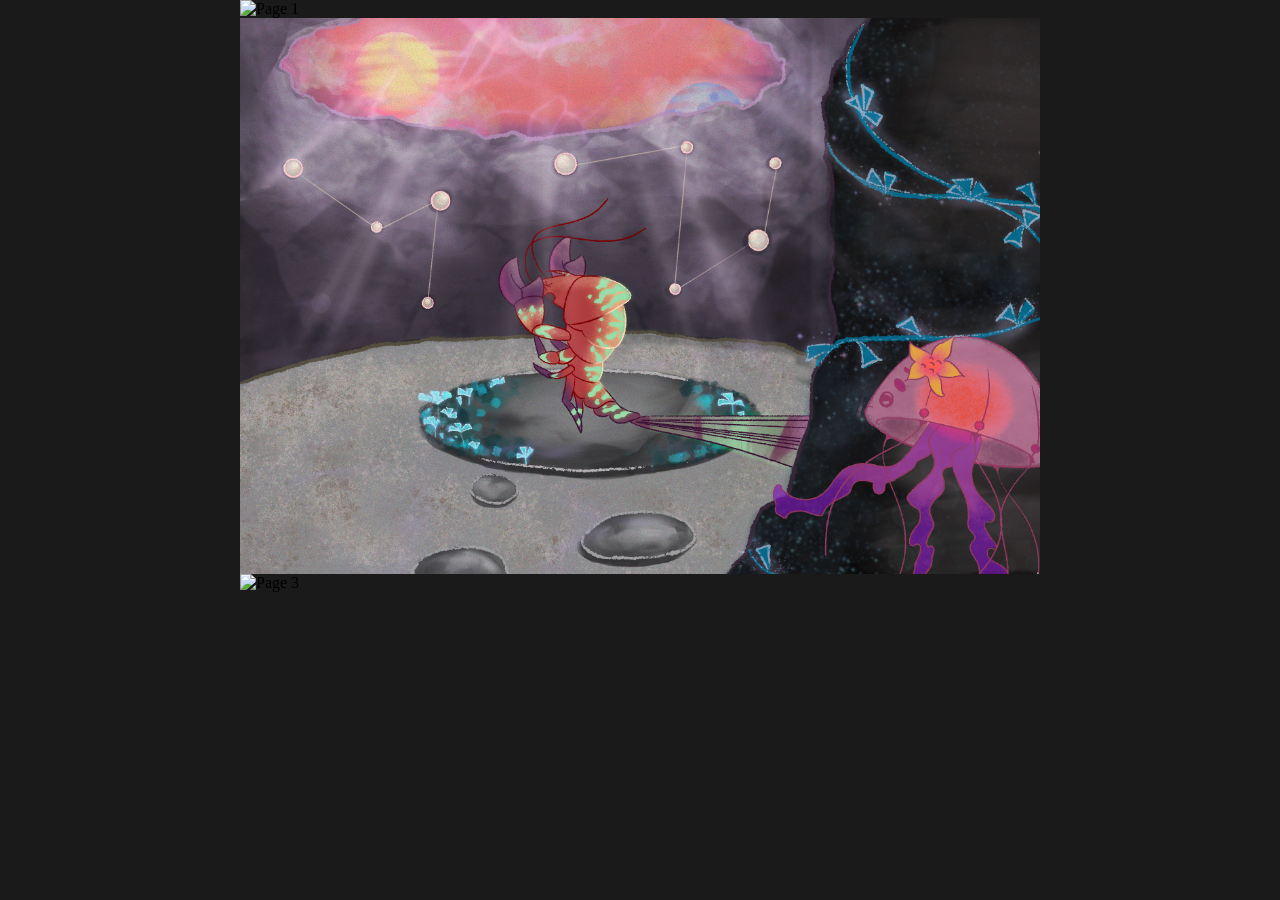
==== index.html @ 720cc53c "index.html file rename" ====
<!DOCTYPE html>
<html lang="en">
<head>
  <meta charset="UTF-8">
  <meta name="viewport" content="width=device-width, initial-scale=1.0">
  <title>My Webcomic</title>
  <link rel="stylesheet" href="style.css">
</head>
<body>

  <main class="comic-strip">
    <img src="TitleCard.png" alt="Page 1">
    <img src="ColourScript.png" alt="Page 2">
    <img src="page3.jpg" alt="Page 3">
  </main>

</body>
</html>
---- style.css ----
* {
  margin: 0;
  padding: 0;
  box-sizing: border-box;
}

body {
  background-color: #1a1a1a;
}

.comic-strip {
  display: flex;
  flex-direction: column;
  align-items: center;
}

.comic-strip img {
  width: 100%;
  max-width: 800px;  /* keeps it readable on wide screens */
  display: block;
}
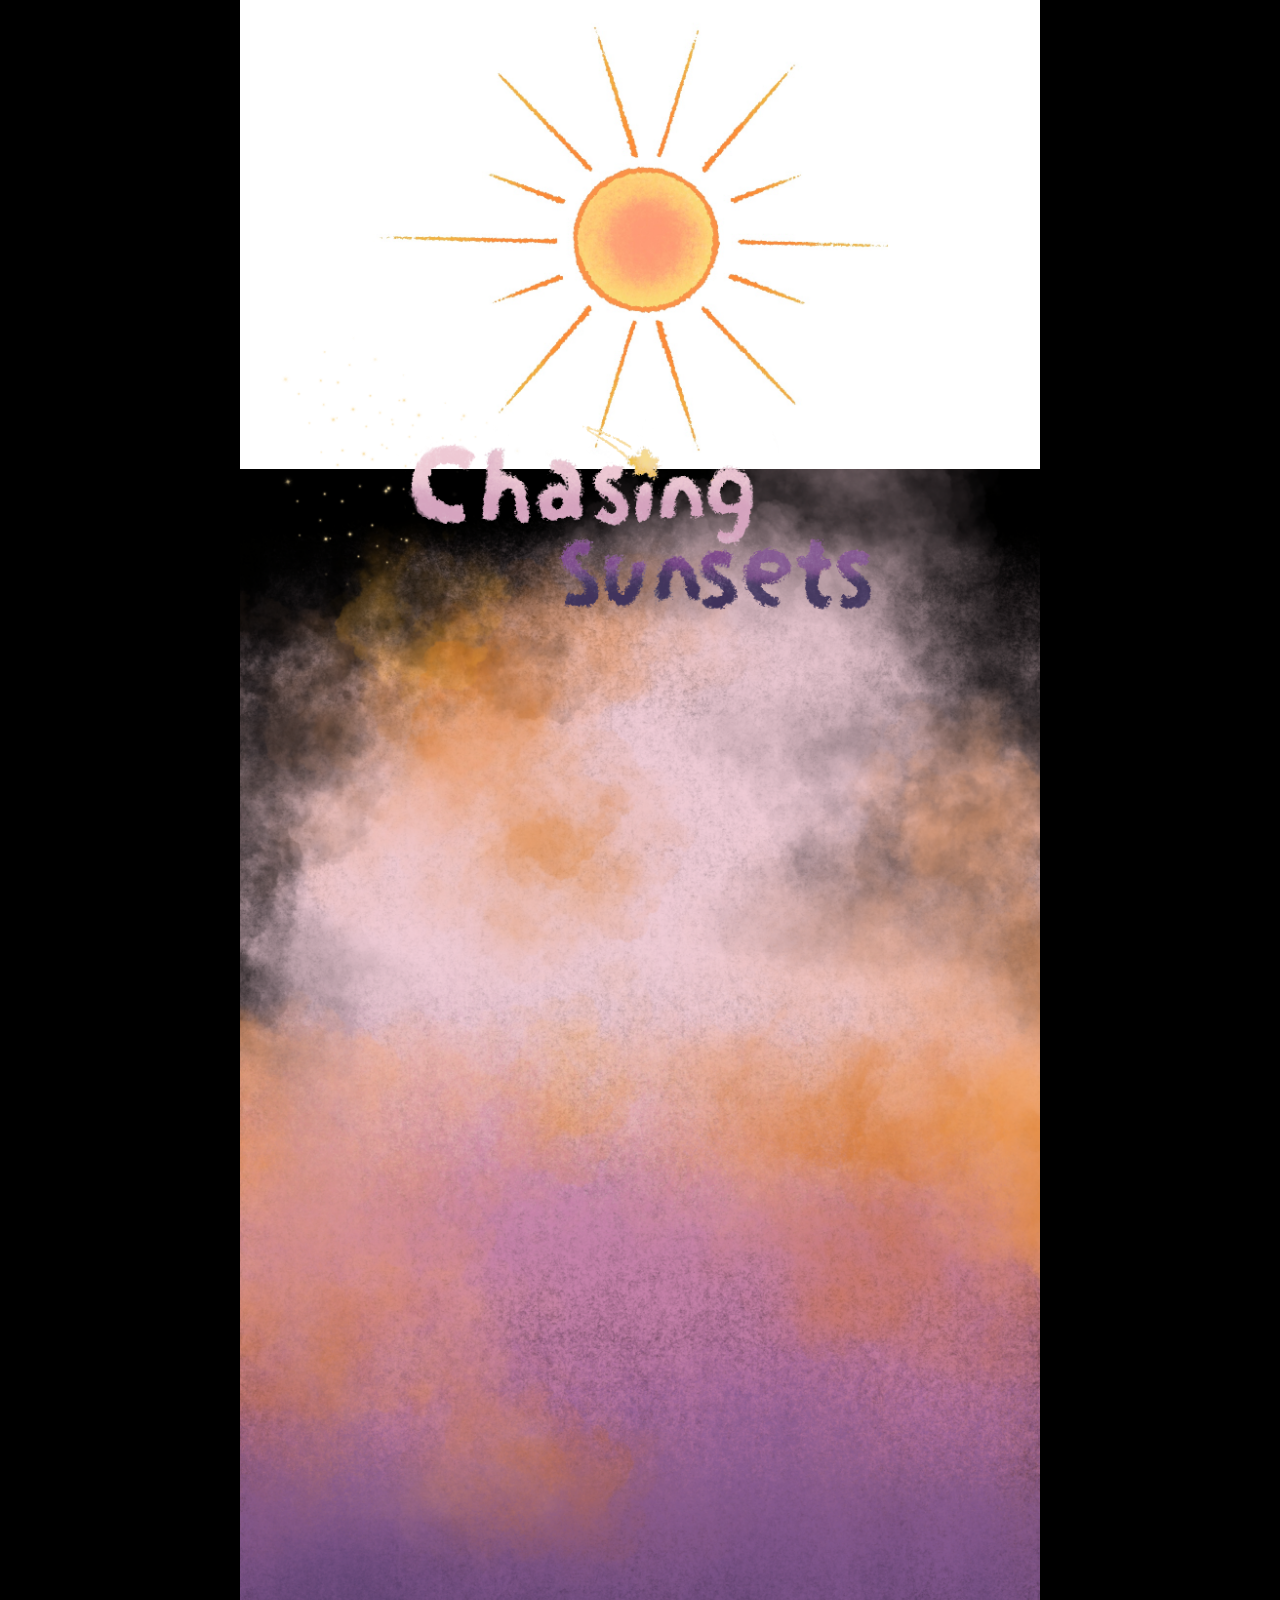
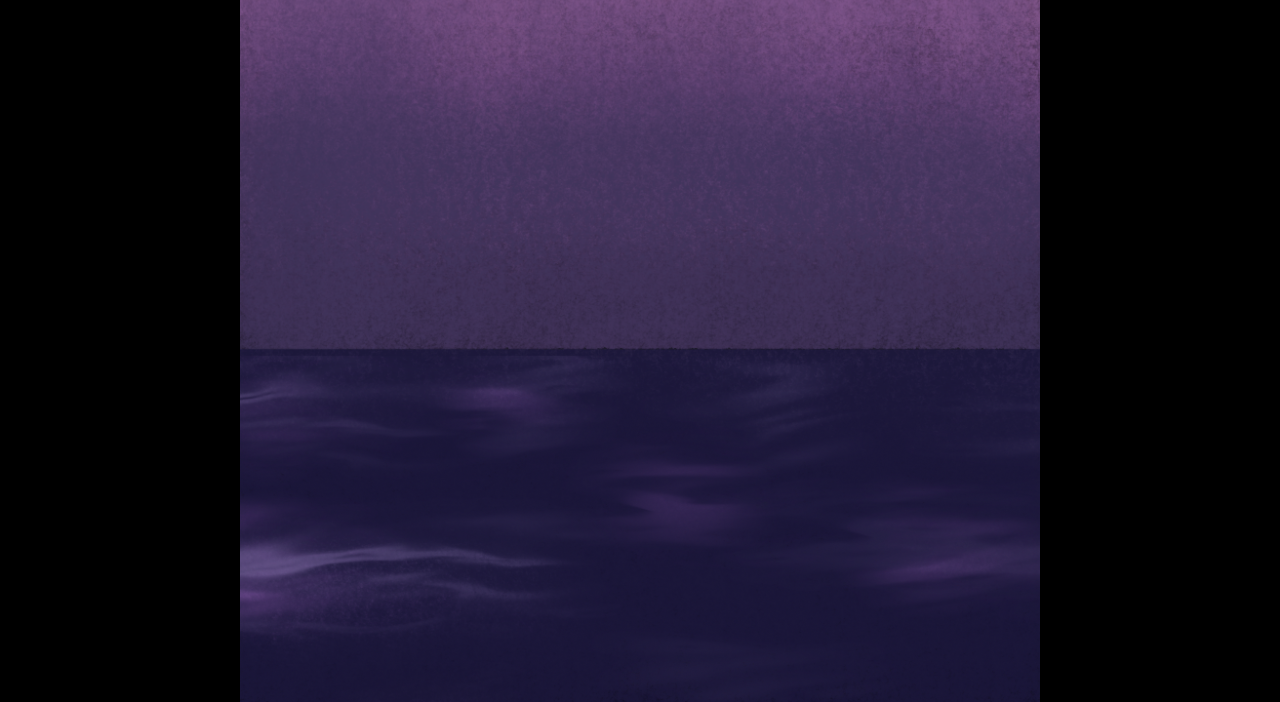
==== commit a51eb2ba: "Parallax scrolling for intro" ====
--- a/index.html
+++ b/index.html
@@ -3,16 +3,22 @@
 <head>
   <meta charset="UTF-8">
   <meta name="viewport" content="width=device-width, initial-scale=1.0">
-  <title>My Webcomic</title>
+  <title>Ephemeral Dreams</title>
   <link rel="stylesheet" href="style.css">
 </head>
 <body>
 
+  <div class="scene">
+    <img class="layer sunset" src="1Sunset.PNG" alt="Sunset background">
+    <img class="layer sun" src="1Sun.jpg" alt="Sun">
+    <img class="layer ocean" src="1Ocean.PNG" alt="Ocean">
+    <img class="layer titlecard" src="0TitleCard.PNG" alt="Title Card">
+  </div>
+
   <main class="comic-strip">
-    <img src="TitleCard.png" alt="Page 1">
-    <img src="ColourScript.png" alt="Page 2">
-    <img src="page3.jpg" alt="Page 3">
+    <!-- your comic panels go here later -->
   </main>
 
+  <script src="script.js"></script>
 </body>
 </html>
--- a/style.css
+++ b/style.css
@@ -5,17 +5,42 @@
 }
 
 body {
-  background-color: #1a1a1a;
+  background-color: #000;
 }
+
+.scene {
+  position: relative;
+  width: 100%;
+  max-width: 800px;
+  margin: 0 auto;
+  /* tall enough to give scroll room for the parallax */
+  height: 200vh;
+}
+
+.layer {
+  position: absolute;
+  top: 0;
+  left: 0;
+  width: 100%;
+  display: block;
+}
+
+/* stacking order: sunset at back, sun above it, ocean above sun, title card on top */
+.sunset { z-index: 1; }
+.sun    { z-index: 2; }
+.ocean  { z-index: 3; }
+.titlecard { z-index: 4; }
 
 .comic-strip {
   display: flex;
   flex-direction: column;
   align-items: center;
+  max-width: 800px;
+  margin: 0 auto;
 }
 
-.comic-strip img {
+.comic-strip img,
+.comic-strip video {
   width: 100%;
-  max-width: 800px;  /* keeps it readable on wide screens */
   display: block;
 }
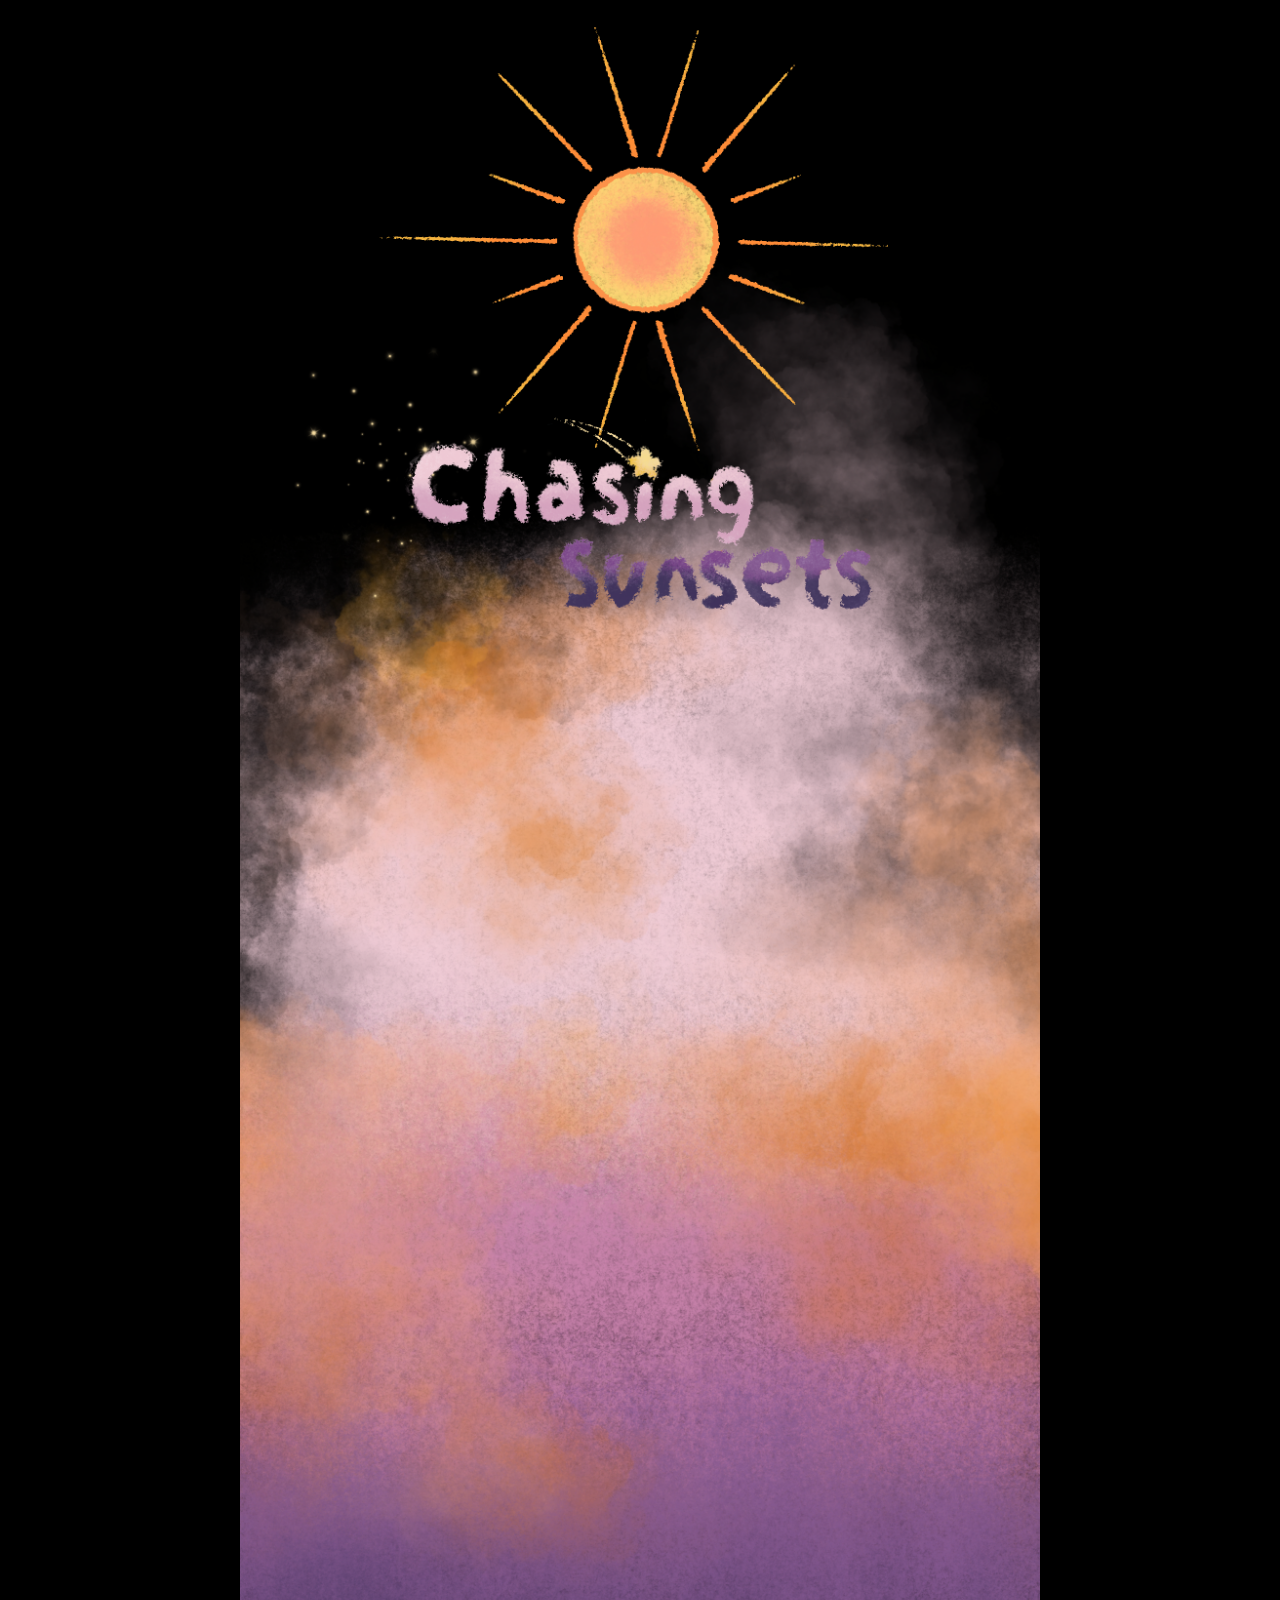
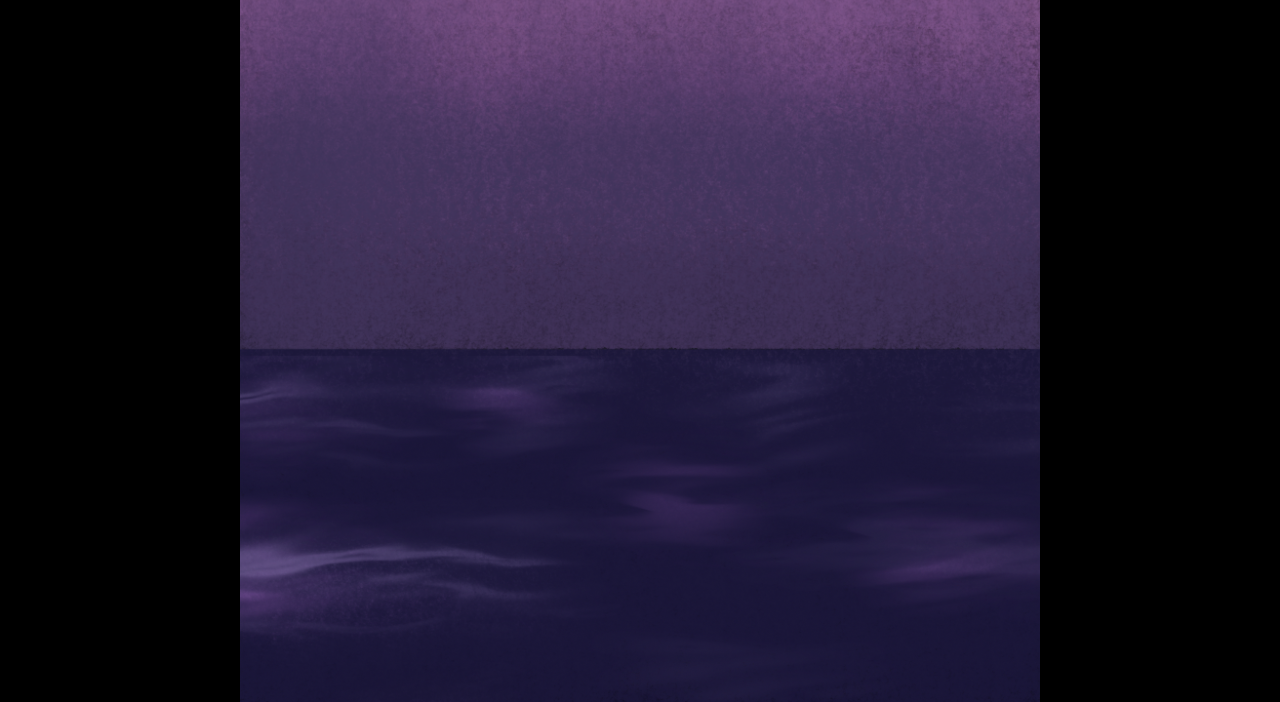
==== commit f391c797: "Swap 1sun.jpg to 1sun.png" ====
--- a/index.html
+++ b/index.html
@@ -10,7 +10,7 @@
 
   <div class="scene">
     <img class="layer sunset" src="1Sunset.PNG" alt="Sunset background">
-    <img class="layer sun" src="1Sun.jpg" alt="Sun">
+    <img class="layer sun" src="1Sun.PNG" alt="Sun">
     <img class="layer ocean" src="1Ocean.PNG" alt="Ocean">
     <img class="layer titlecard" src="0TitleCard.PNG" alt="Title Card">
   </div>
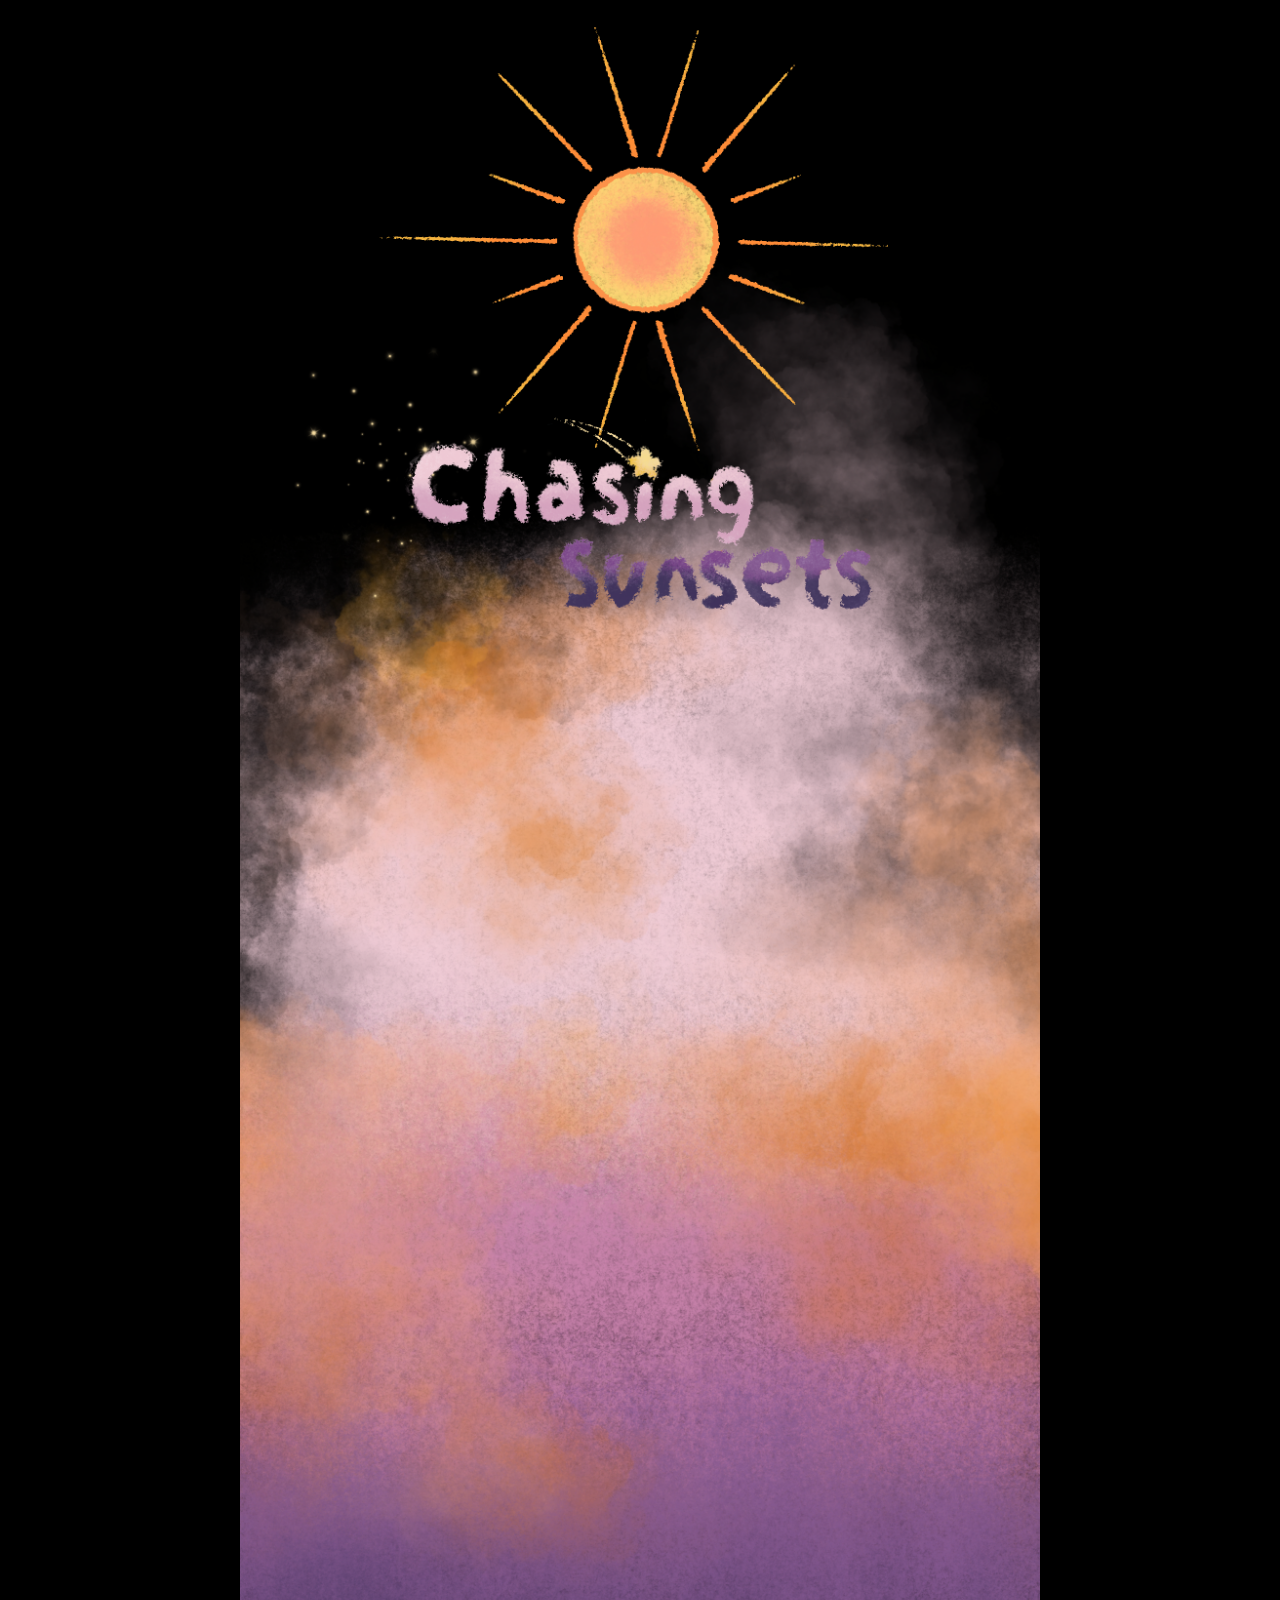
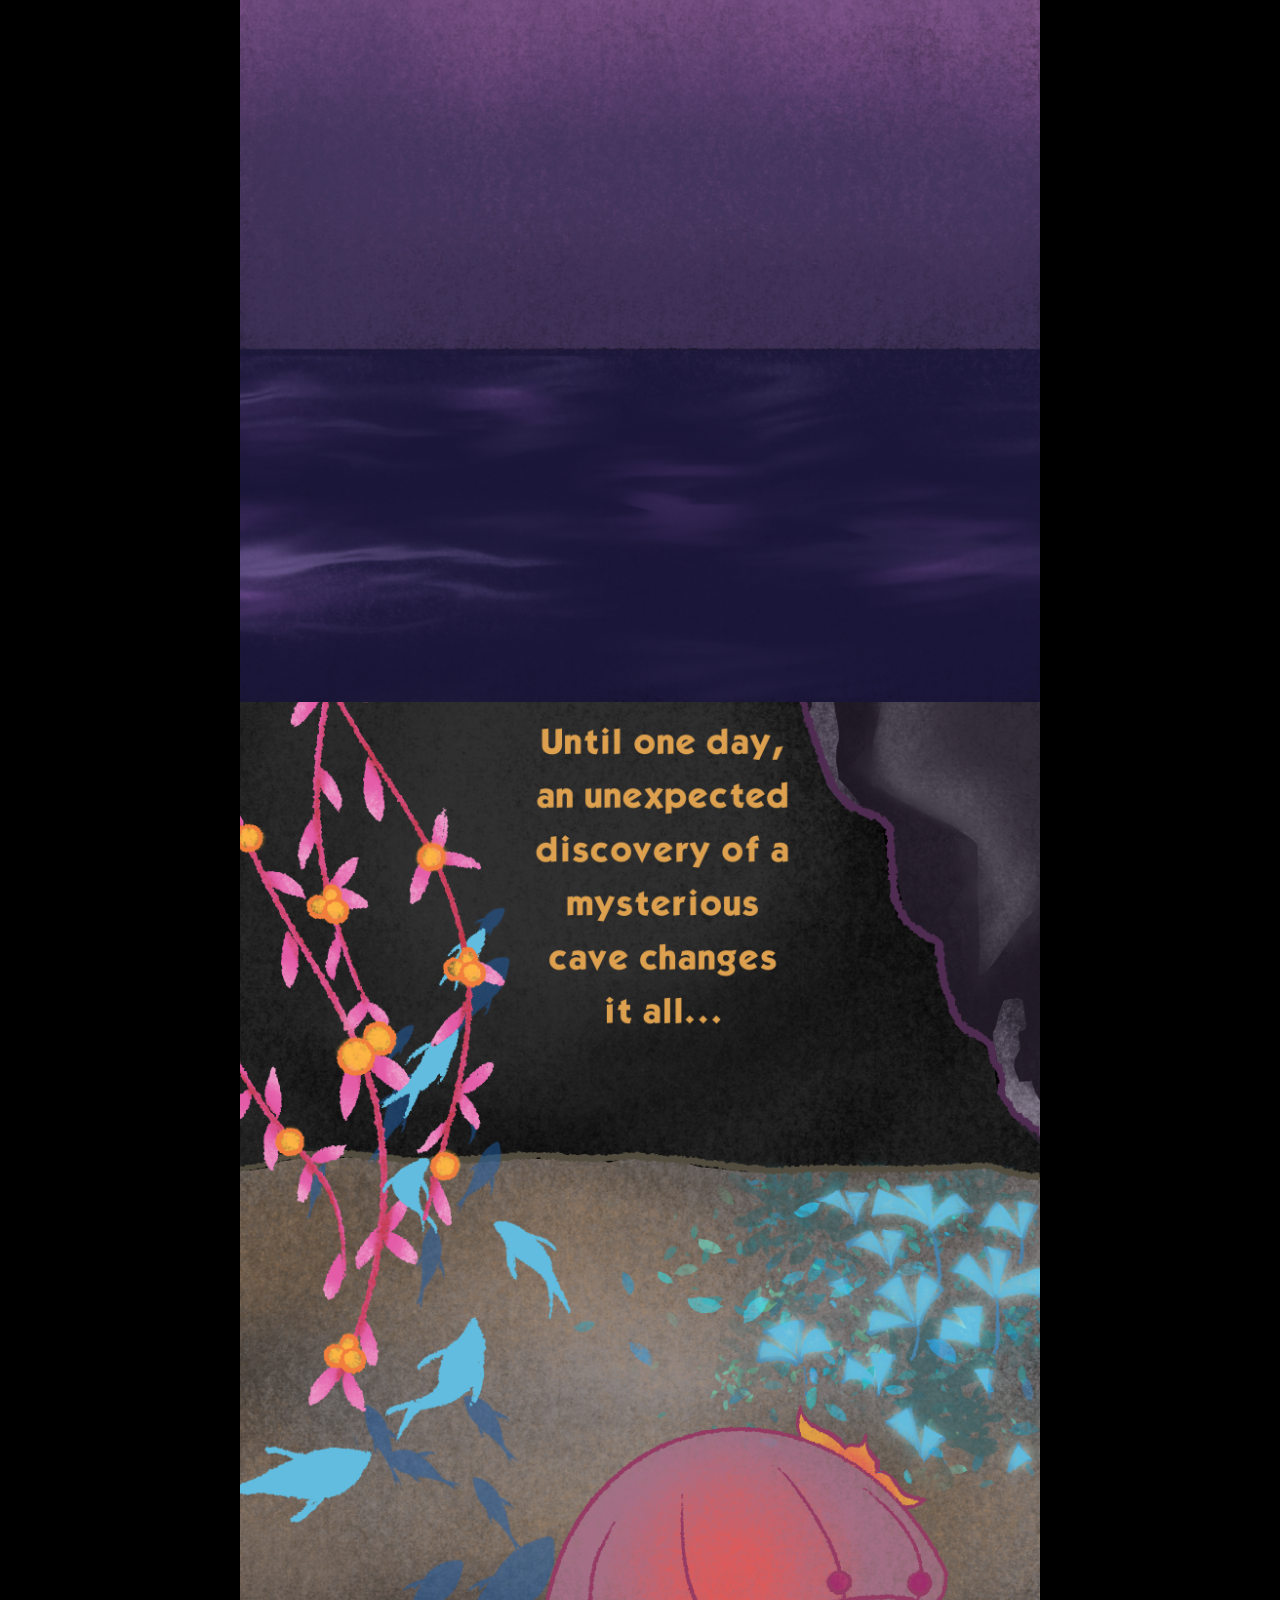
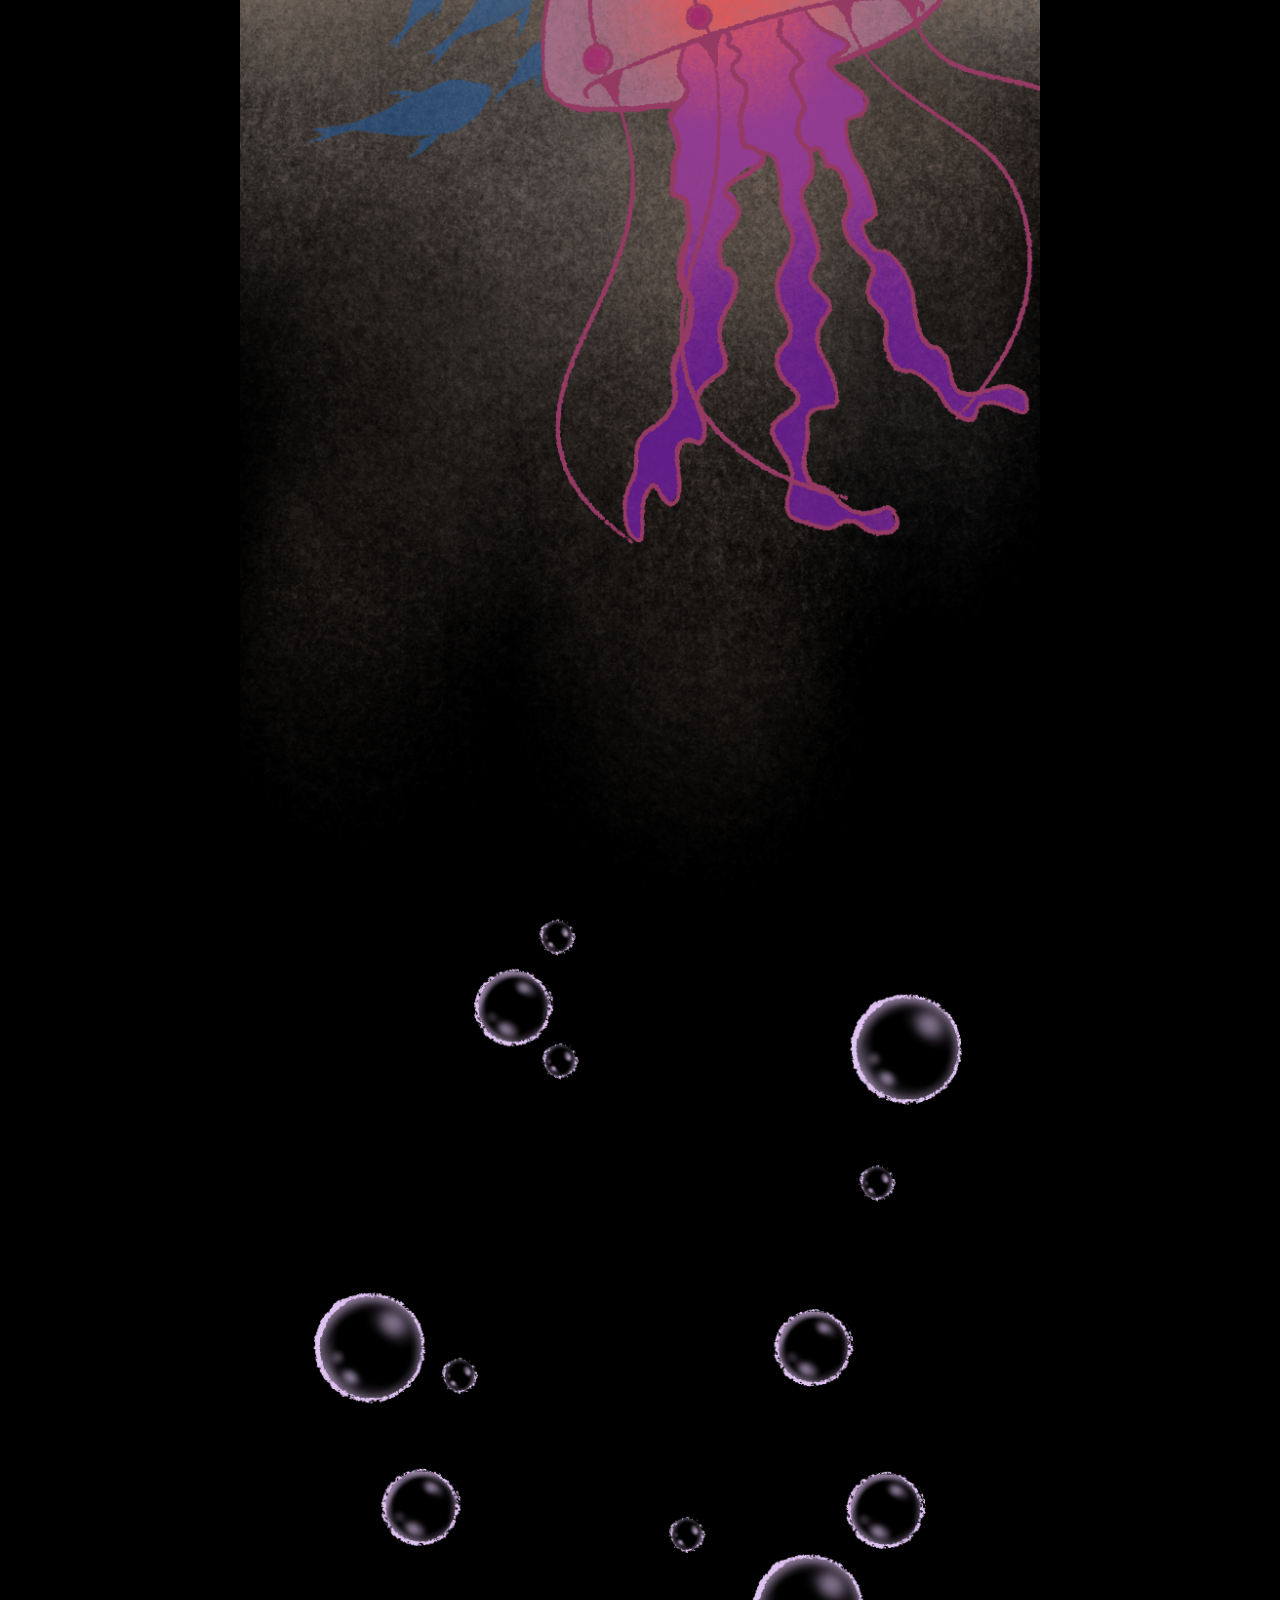
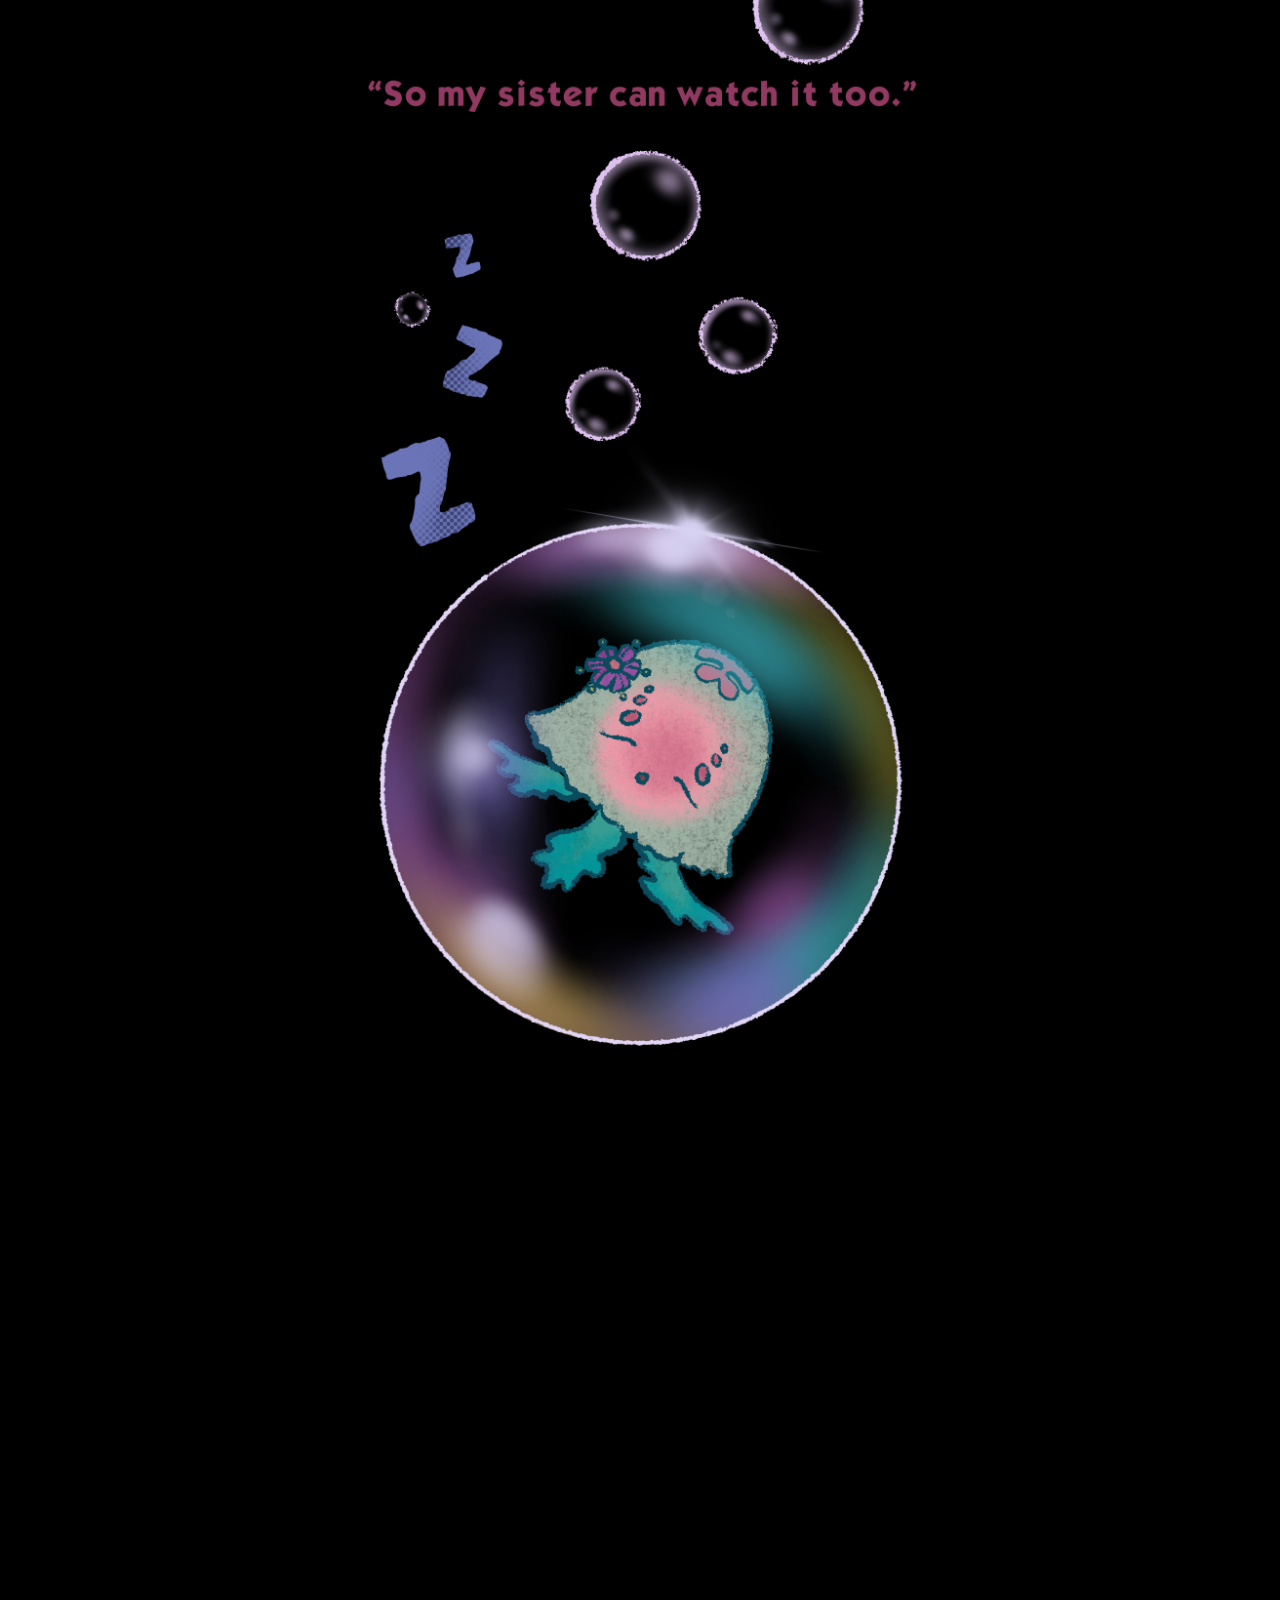
==== commit 940fc279: "Added panels + changes to index.html" ====
--- a/index.html
+++ b/index.html
@@ -16,7 +16,11 @@
   </div>
 
   <main class="comic-strip">
-    <!-- your comic panels go here later -->
+    <img src="2.PNG" alt="Panel 2">
+    <img src="3.PNG" alt="Panel 3">
+    <video autoplay loop muted playsinline>
+    <source src="4.MP4" type="video/mp4">
+    </video>
   </main>
 
   <script src="script.js"></script>
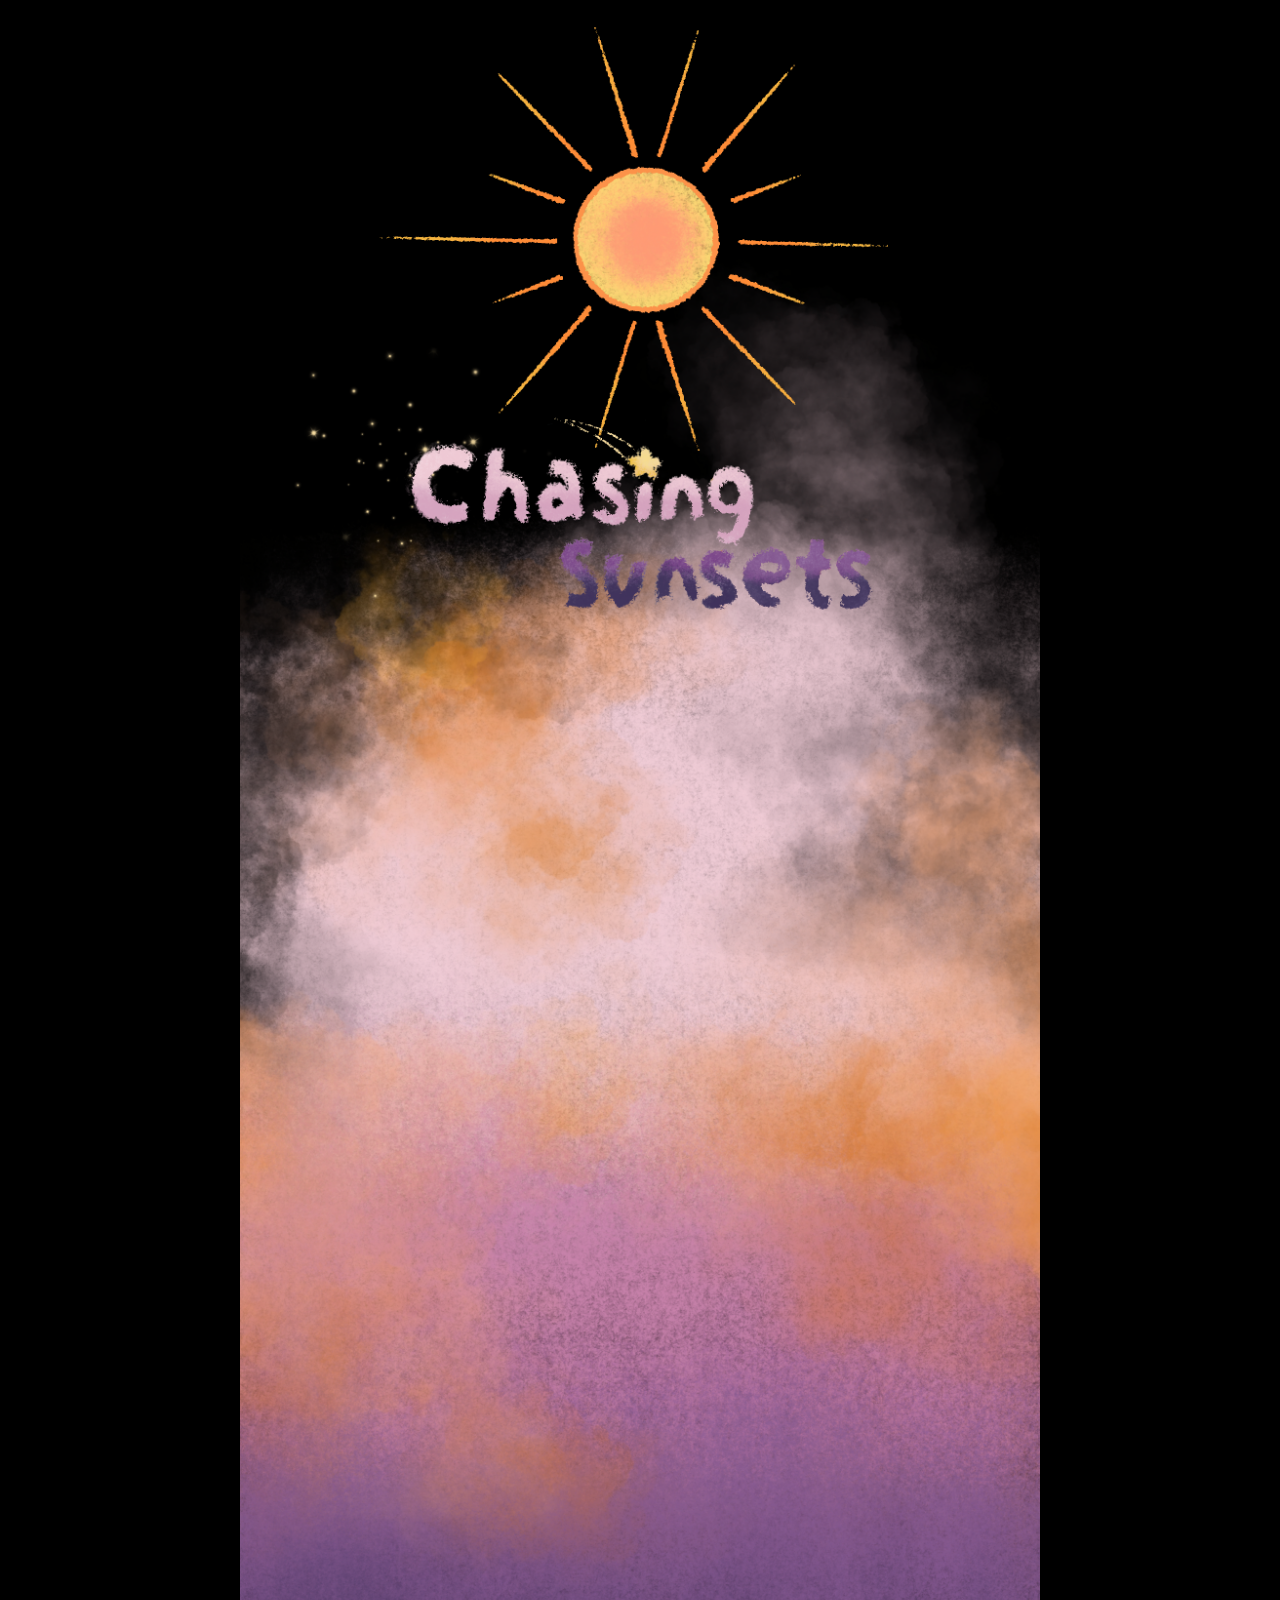
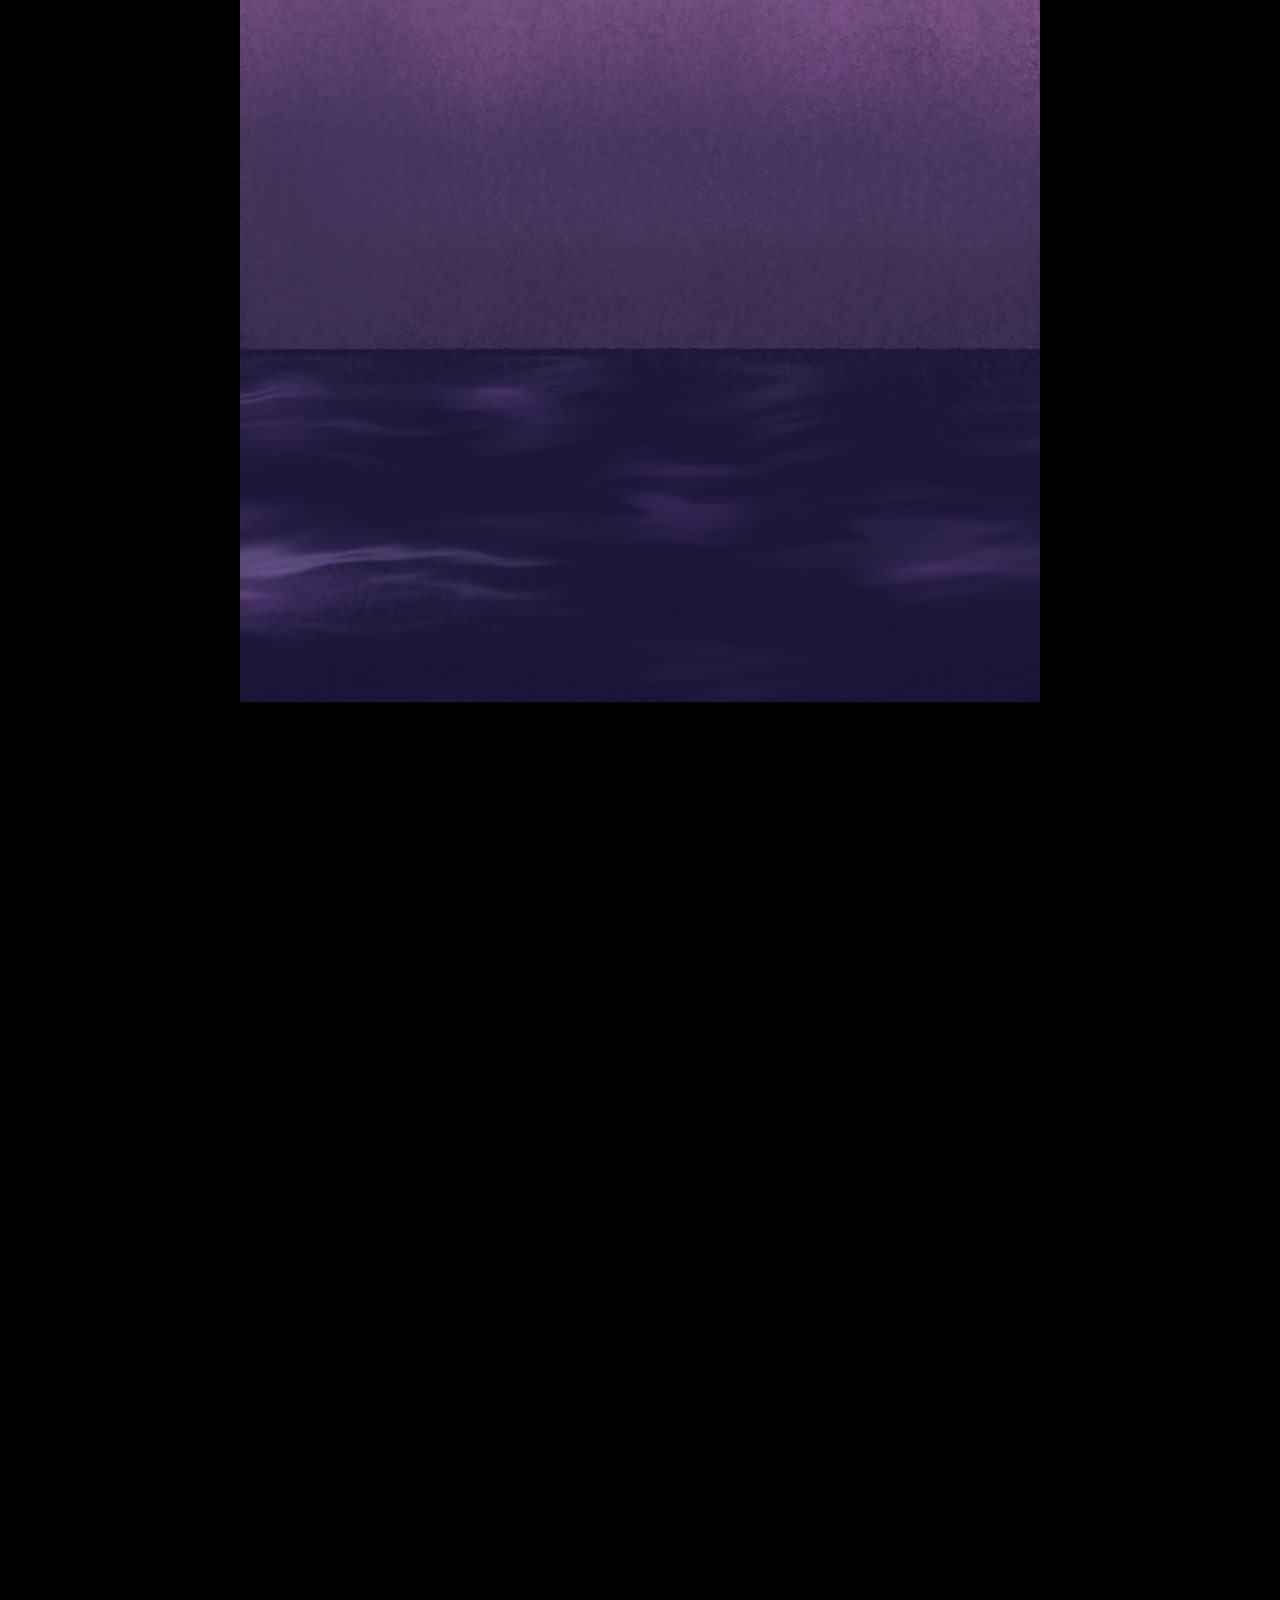
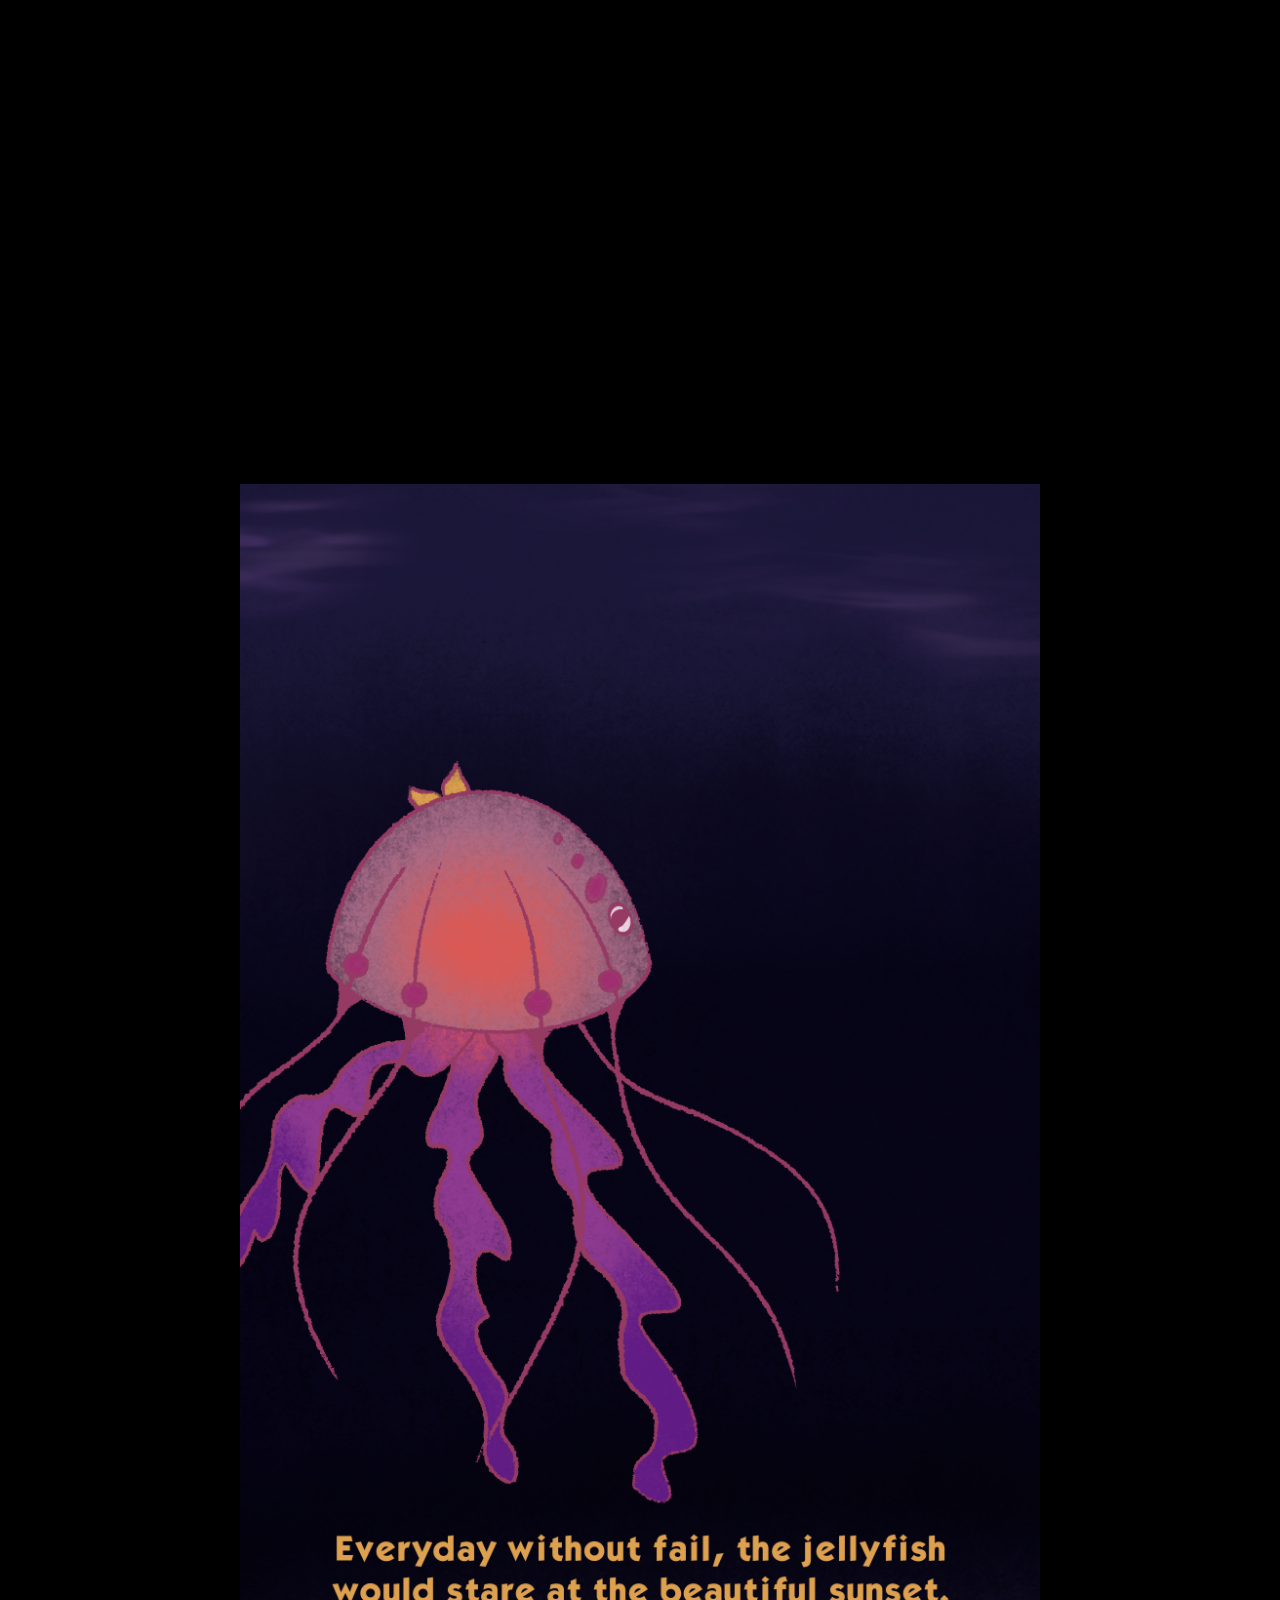
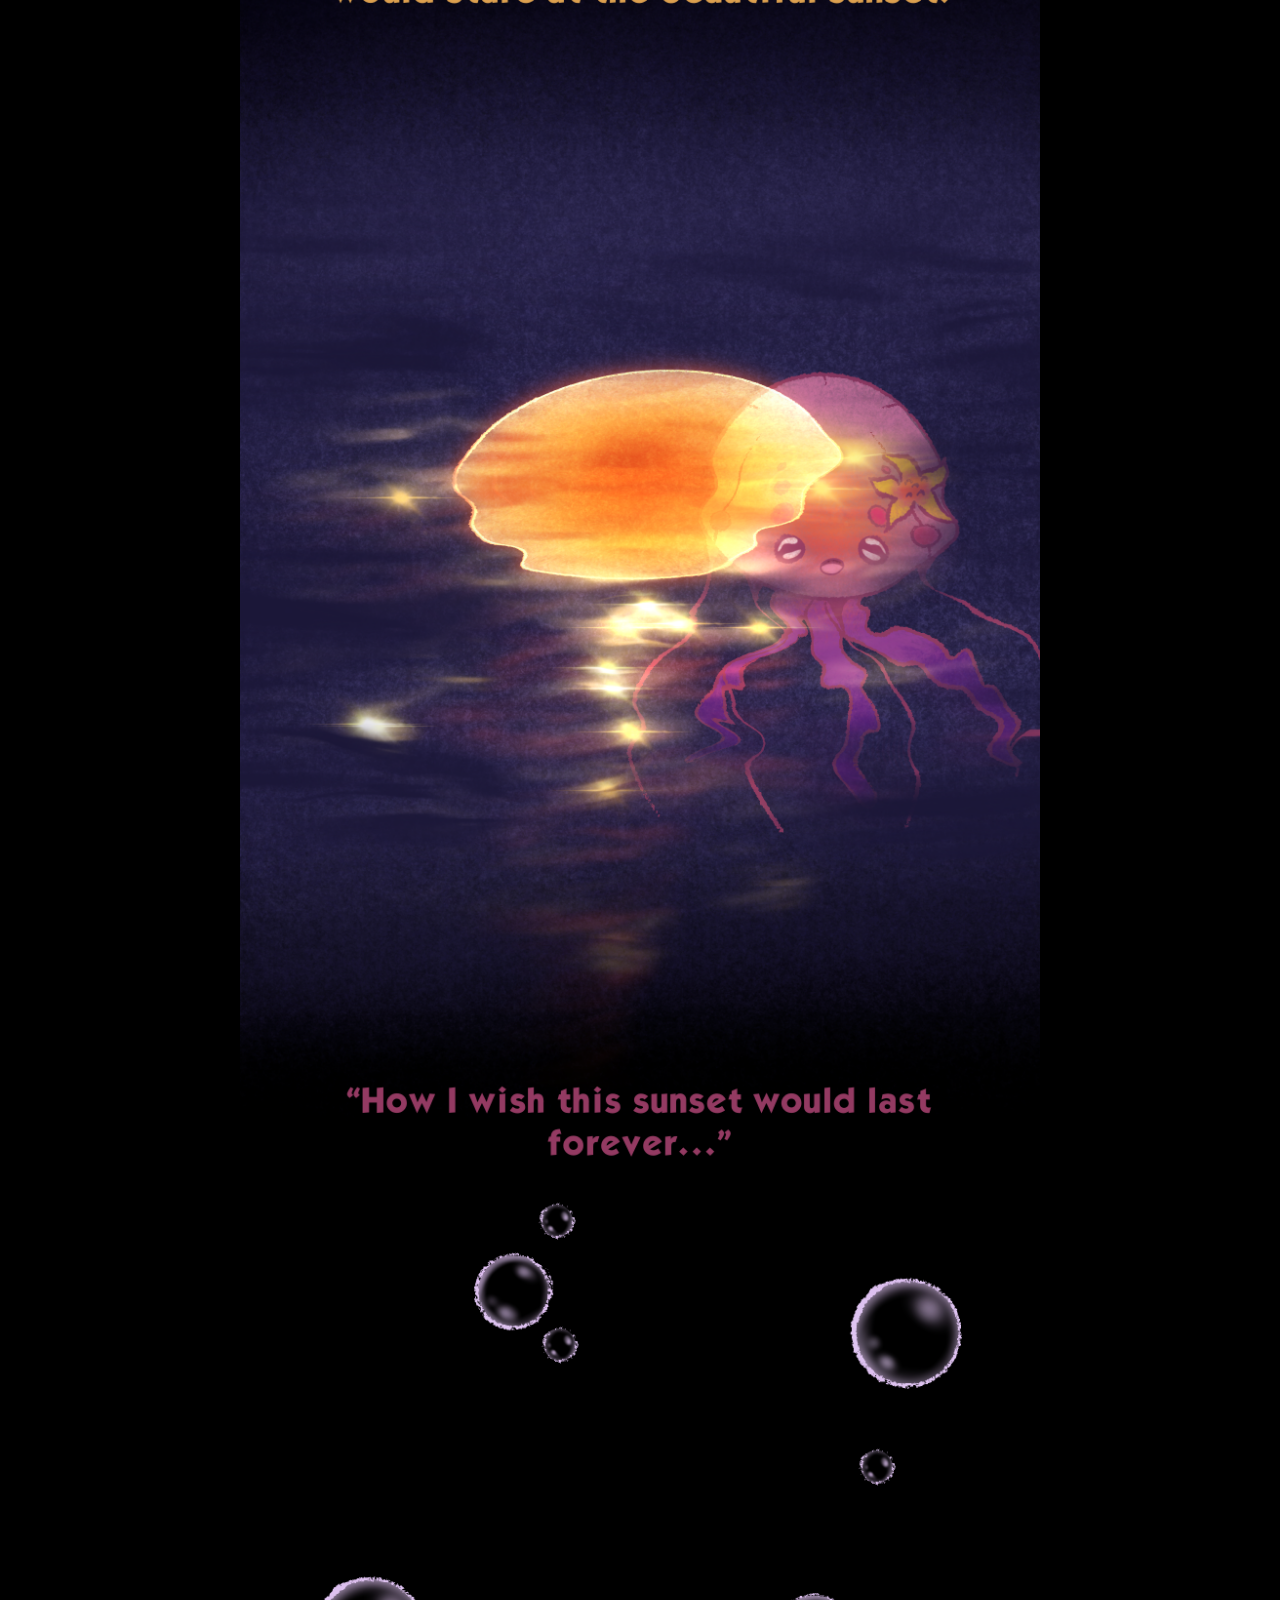
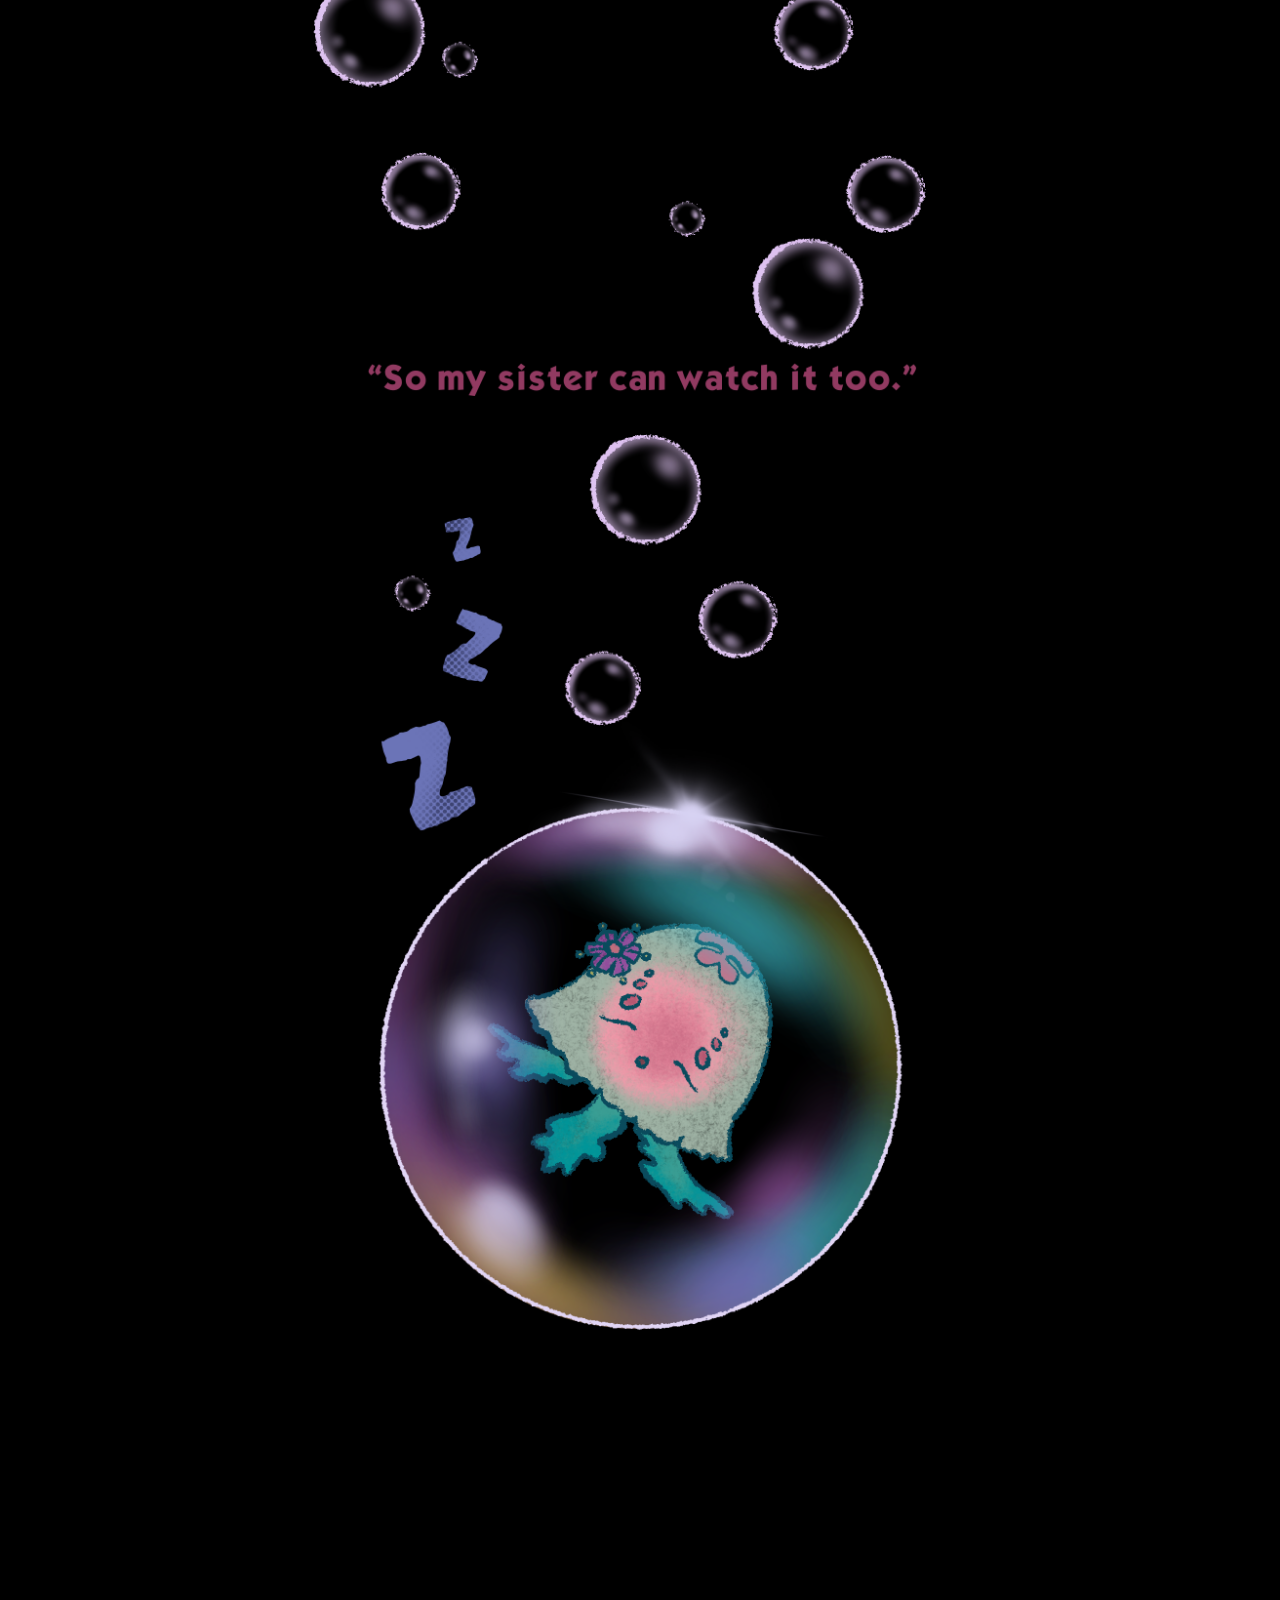
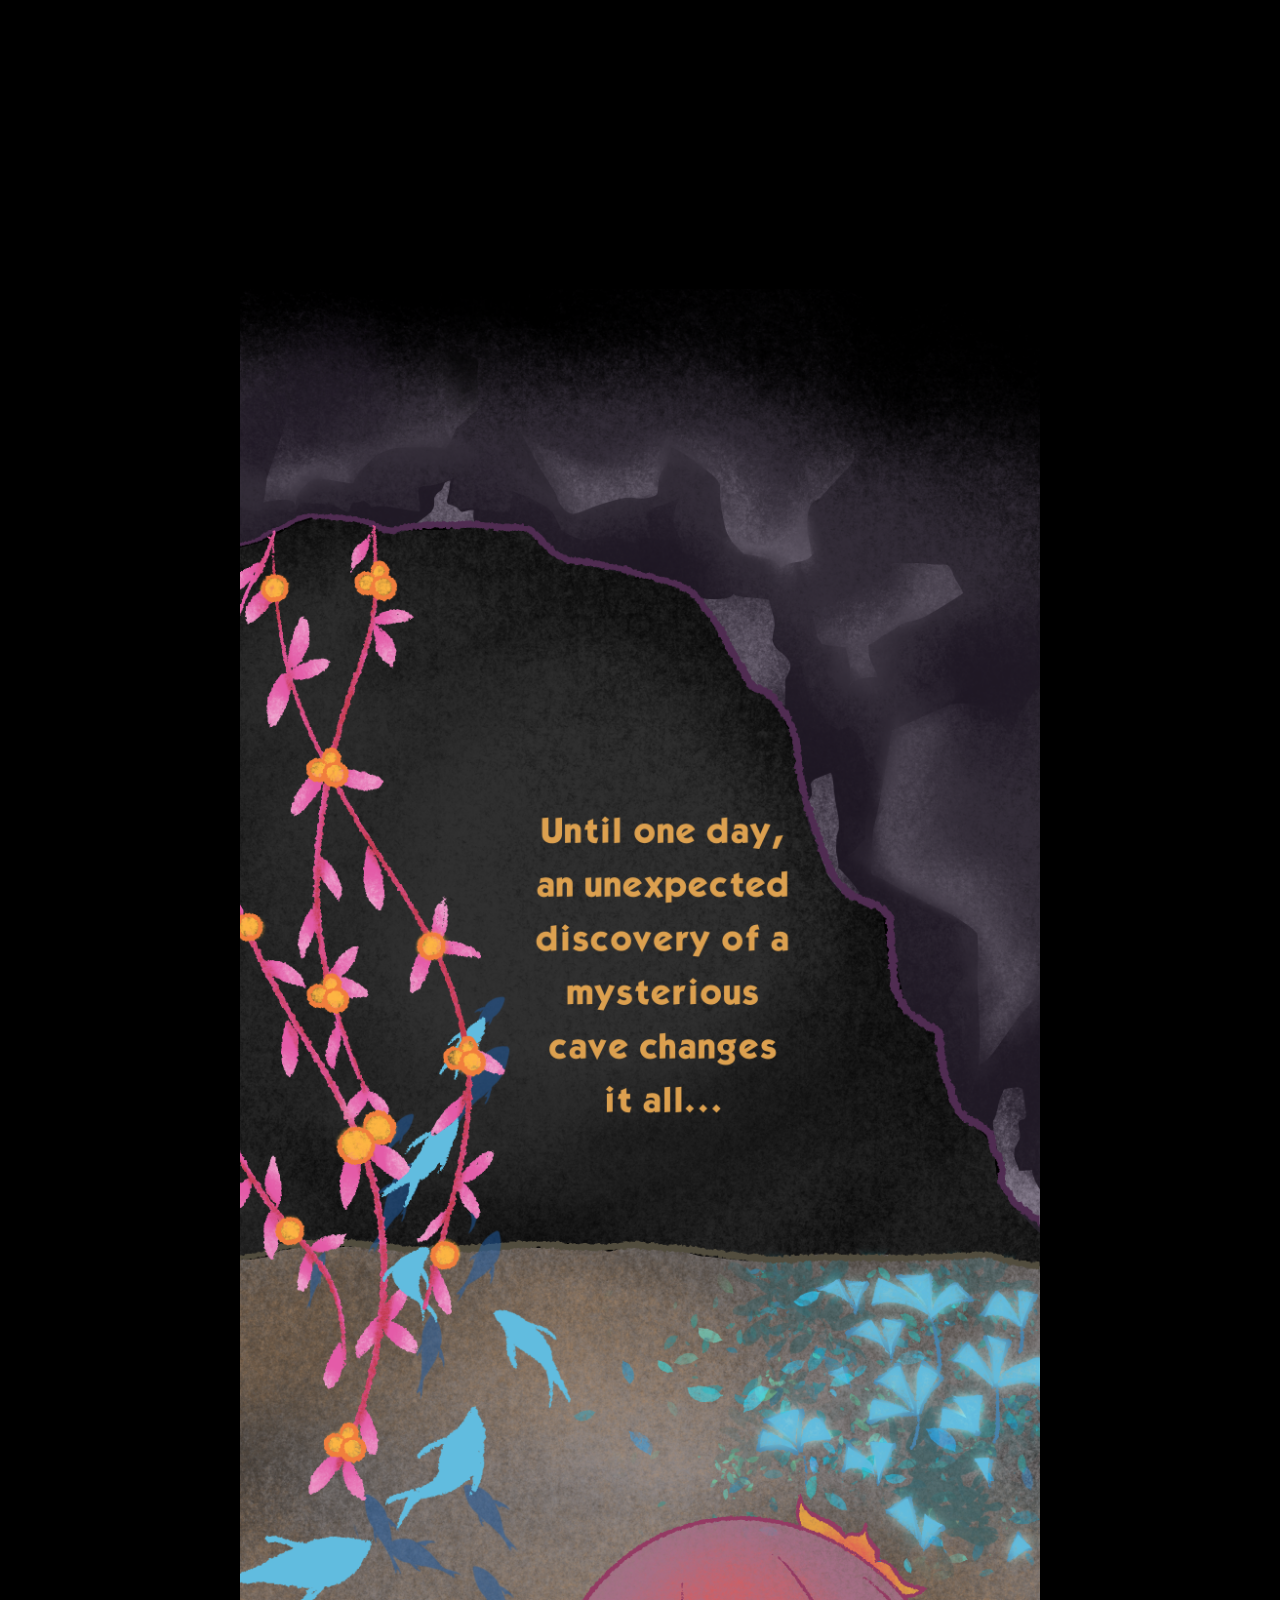
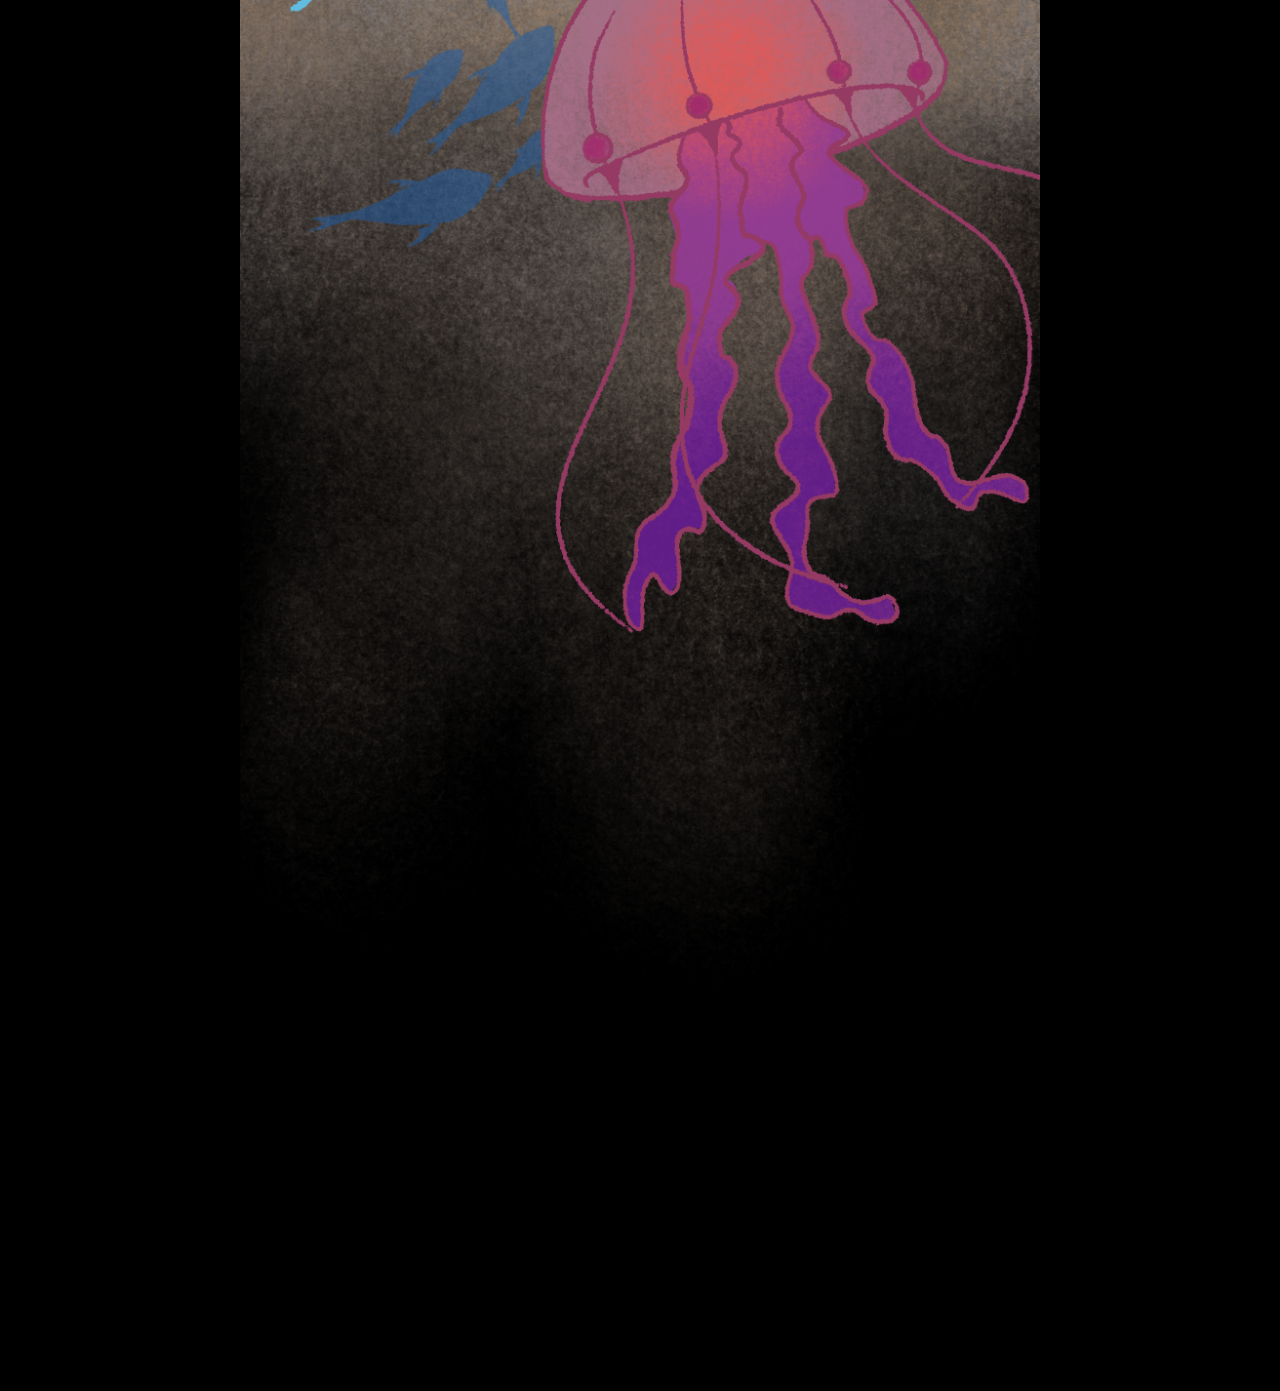
==== commit 262e7d40: "Add panel 2 and update index.html" ====
--- a/index.html
+++ b/index.html
@@ -18,8 +18,9 @@
   <main class="comic-strip">
     <img src="2.PNG" alt="Panel 2">
     <img src="3.PNG" alt="Panel 3">
+    <img src="4.PNG" alt="Panel 4">
     <video autoplay loop muted playsinline>
-    <source src="4.MP4" type="video/mp4">
+    <source src="5.MP4" type="video/mp4">
     </video>
   </main>
 
--- a/style.css
+++ b/style.css
@@ -13,8 +13,9 @@
   width: 100%;
   max-width: 800px;
   margin: 0 auto;
-  /* tall enough to give scroll room for the parallax */
-  height: 200vh;
+  /* aspect ratio of your images: 4720 tall / 1640 wide = 2.878 */
+  padding-bottom: 287.8%;
+  height: 0;
 }
 
 .layer {
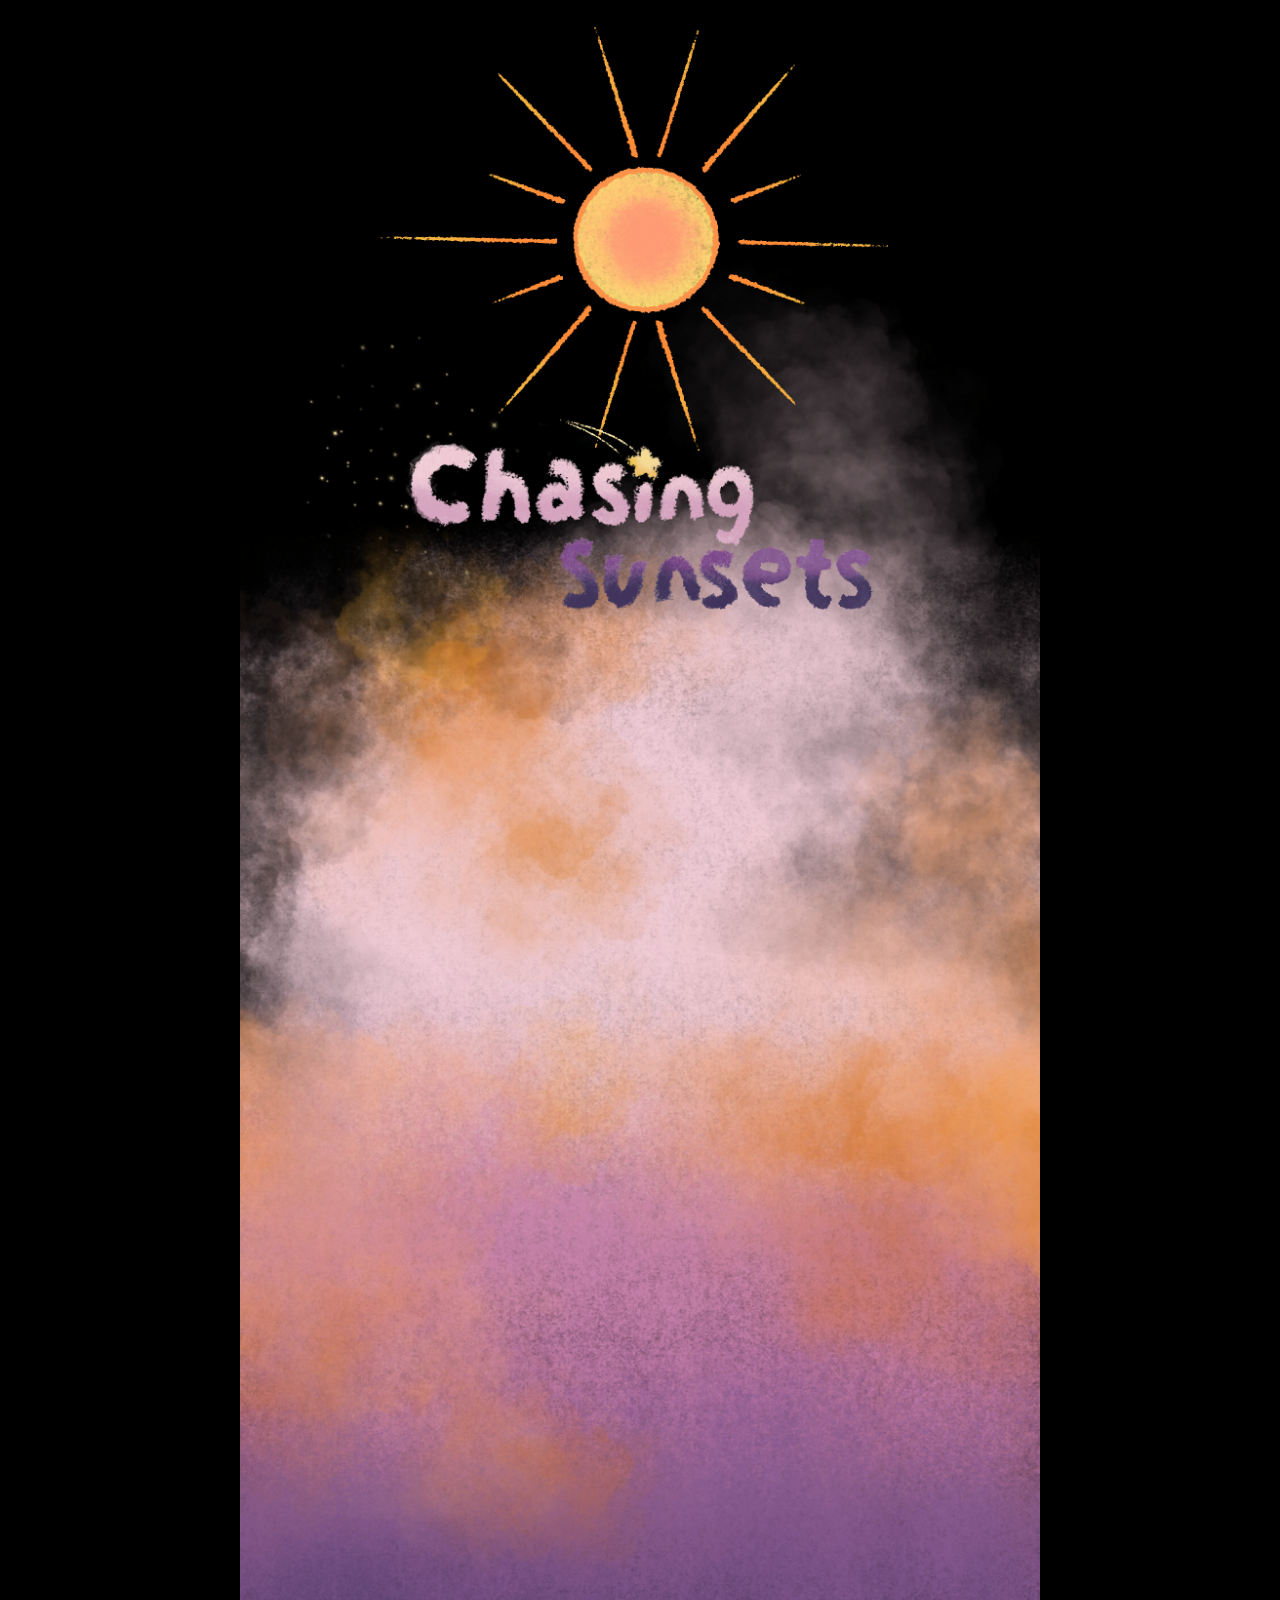
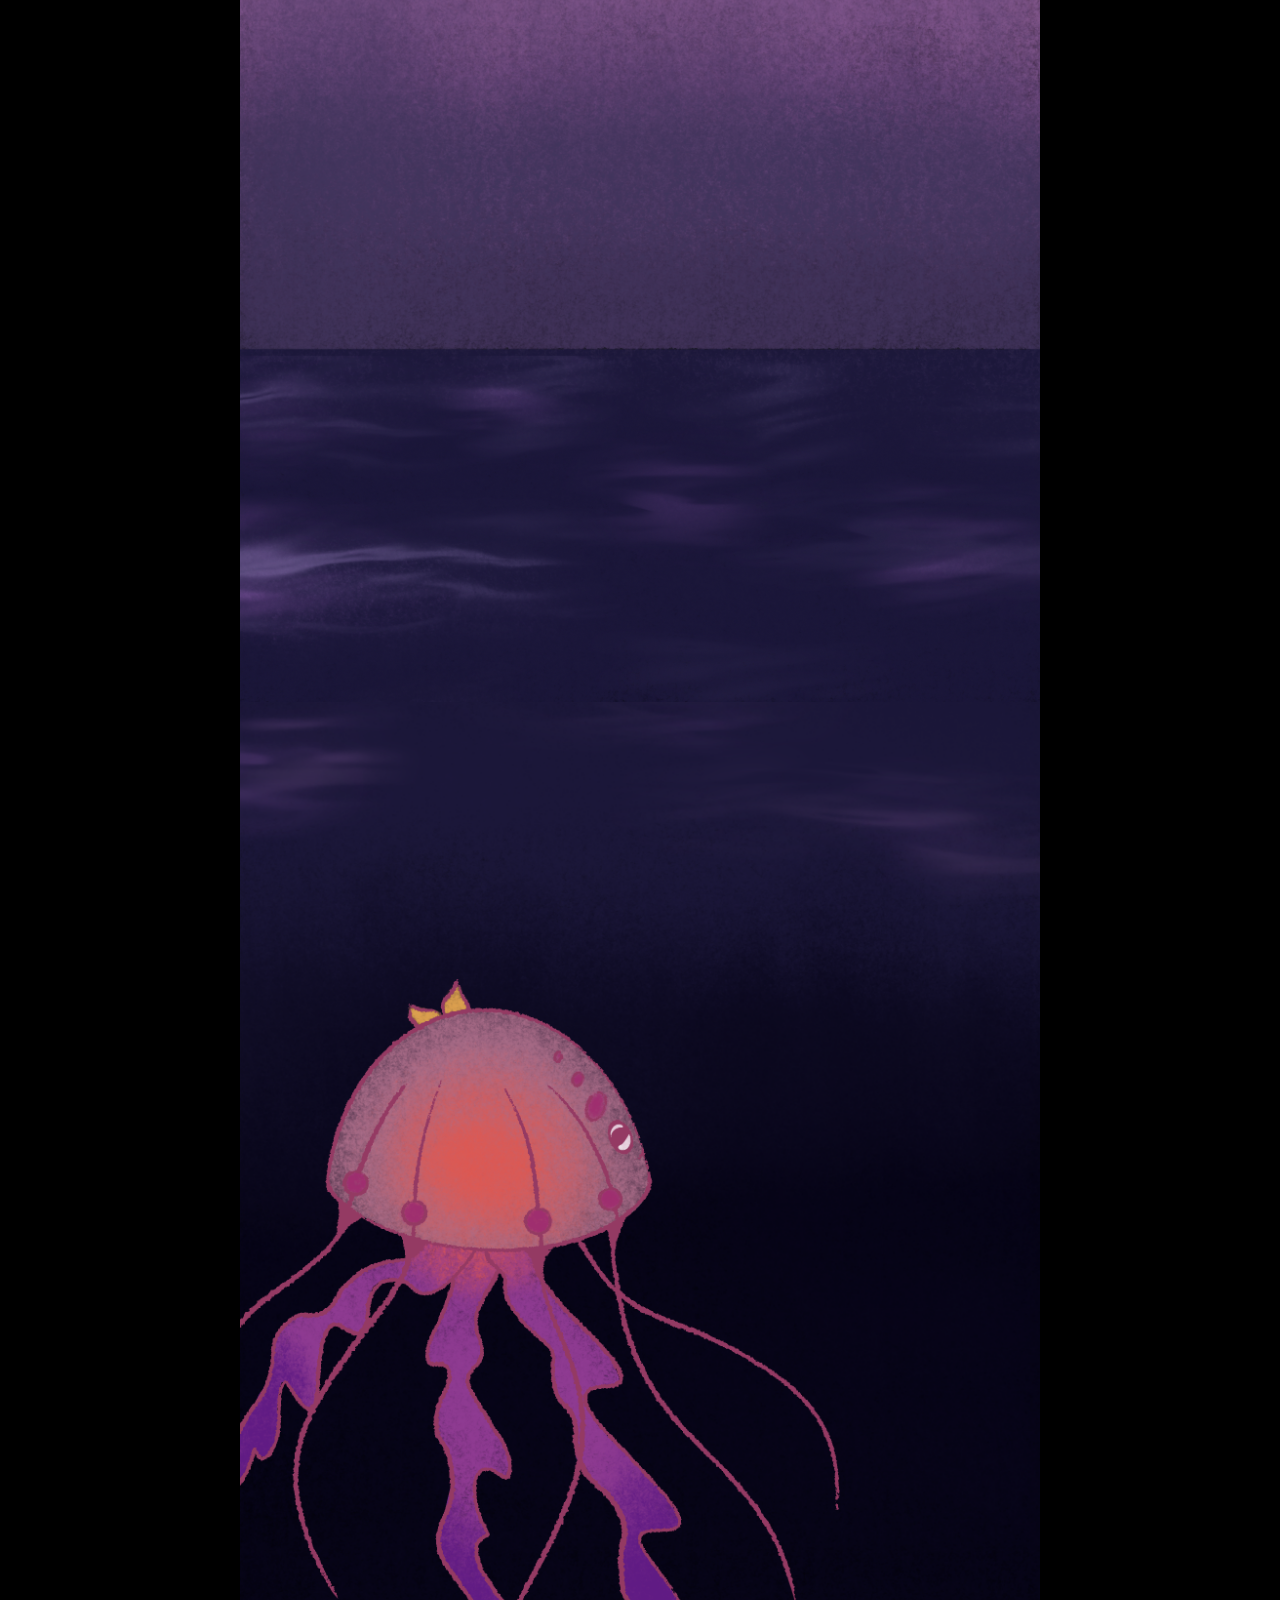
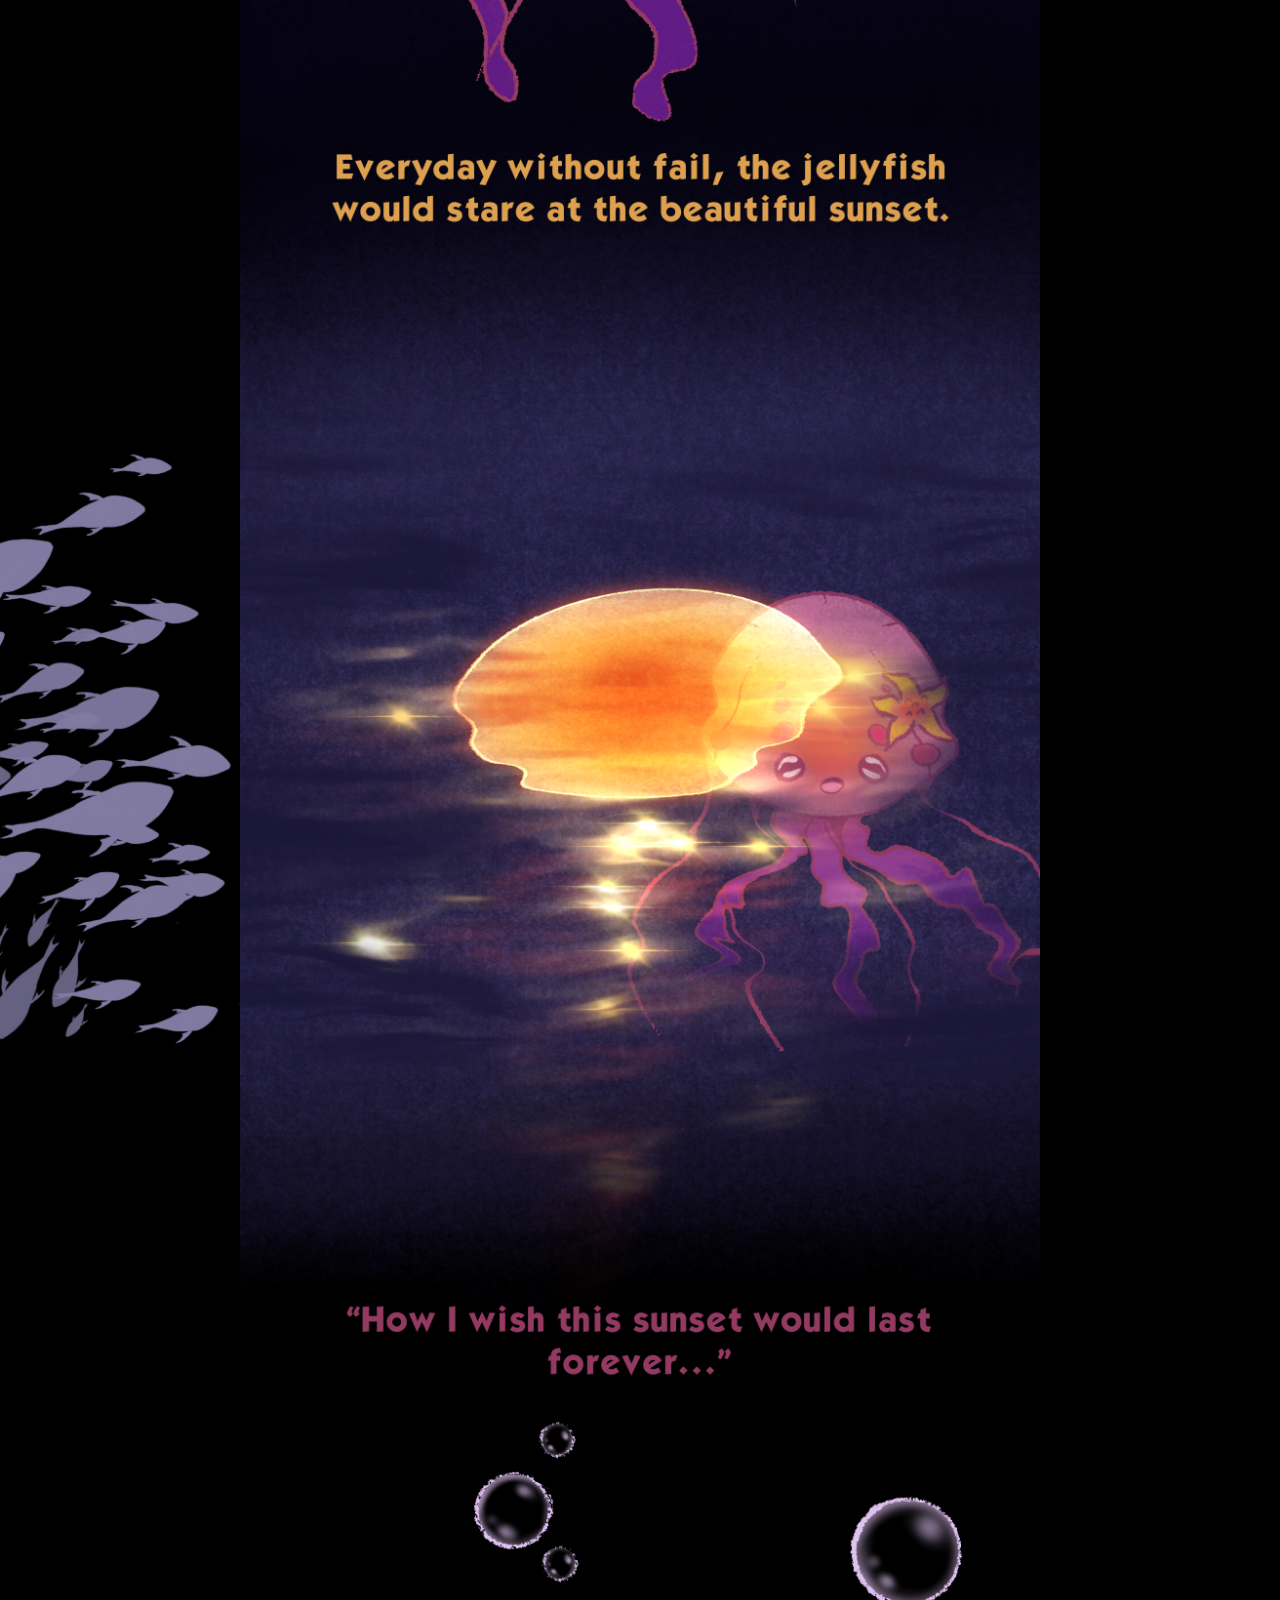
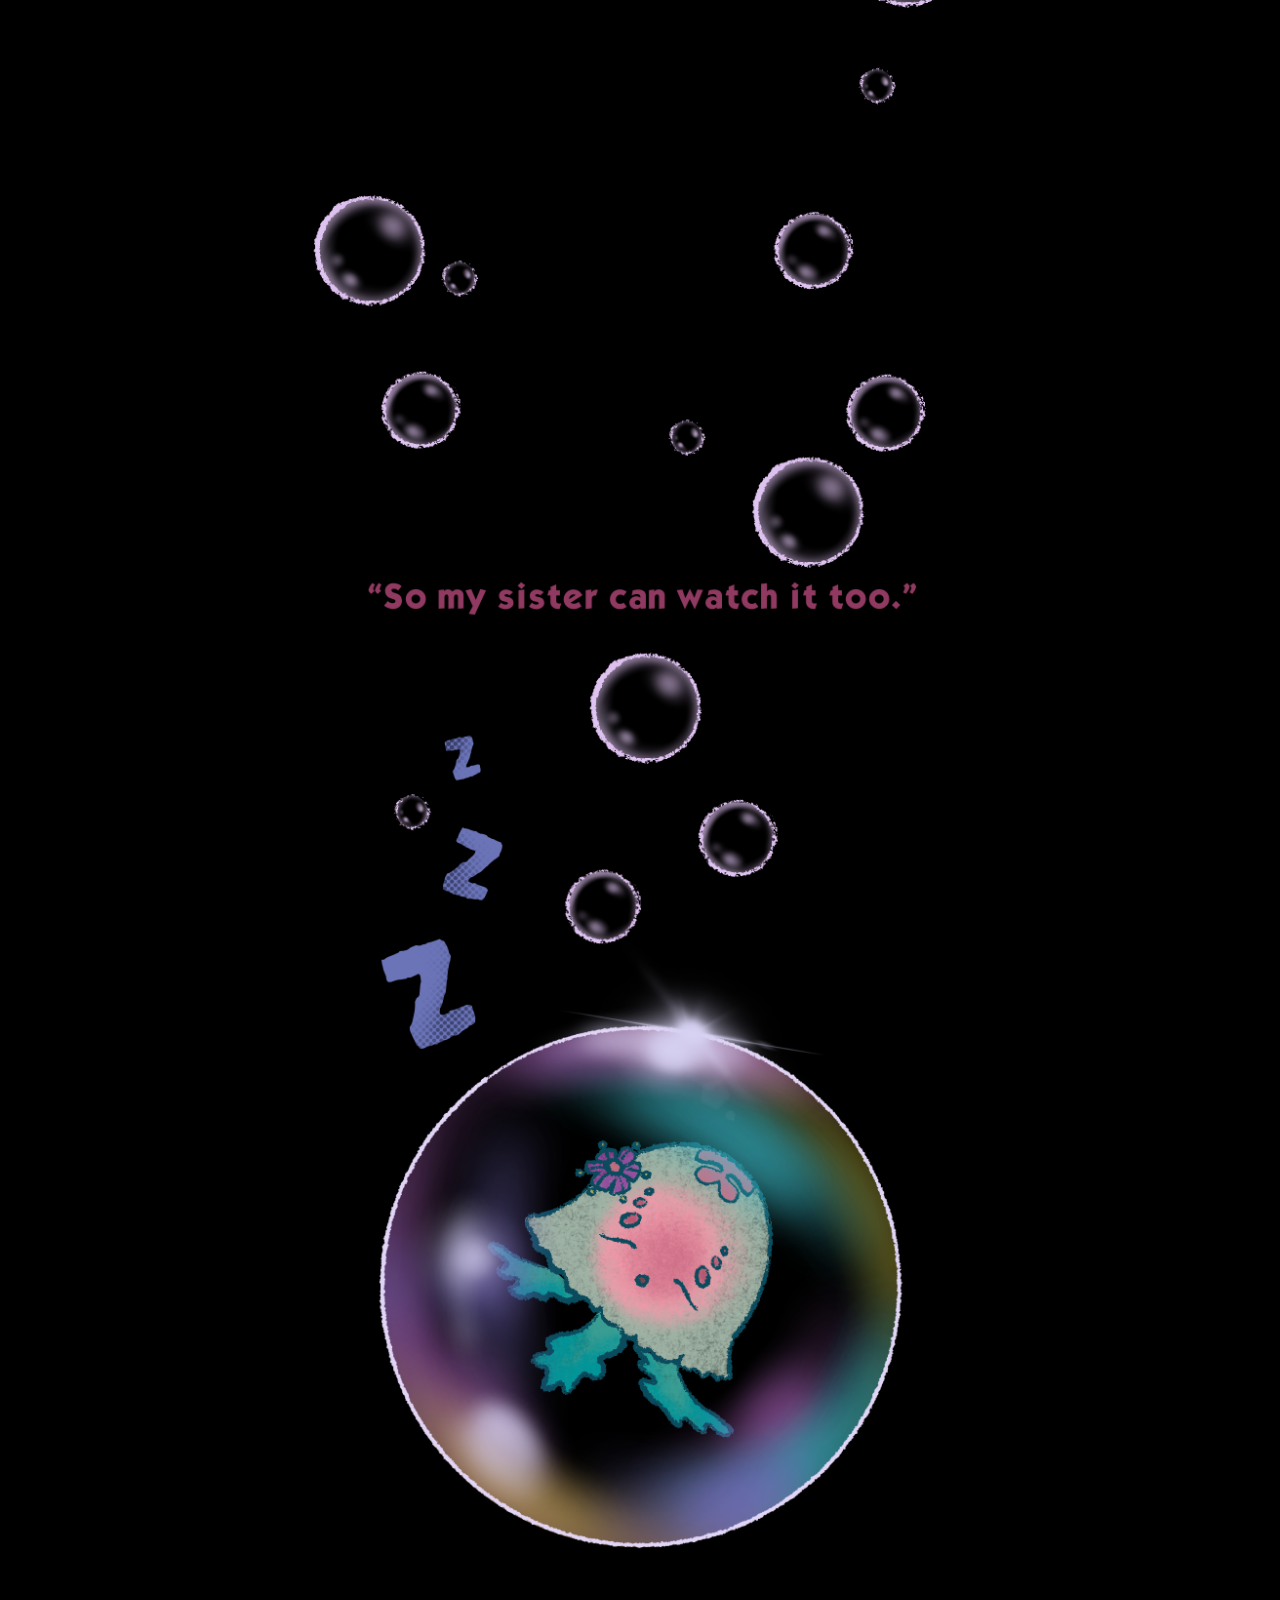
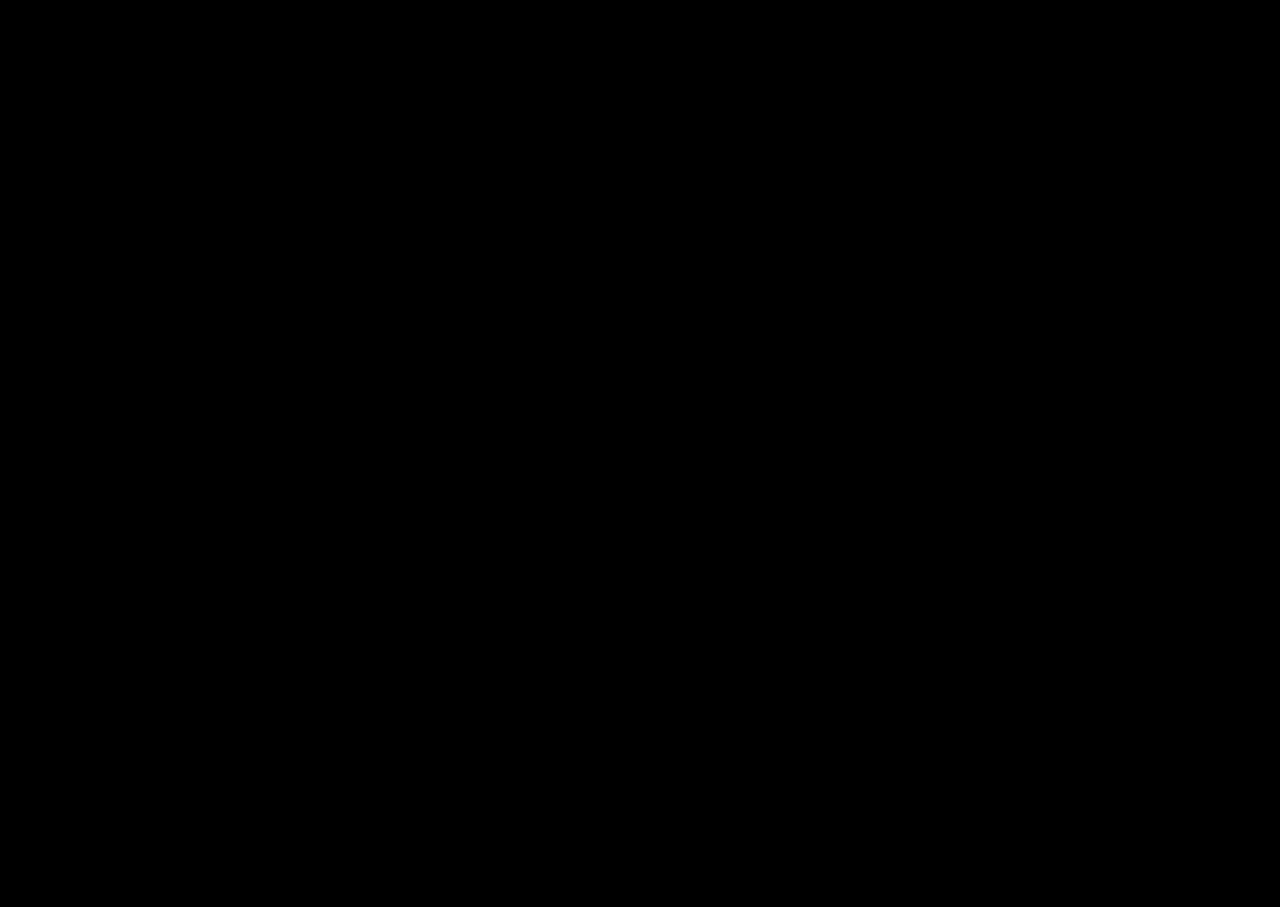
==== commit f61fa5bb: "Add parallax scrolling for panel 2 fish" ====
--- a/index.html
+++ b/index.html
@@ -15,14 +15,16 @@
     <img class="layer titlecard" src="0TitleCard.PNG" alt="Title Card">
   </div>
 
-  <main class="comic-strip">
+<main class="comic-strip">
+  <div class="panel-2-wrapper">
     <img src="2.PNG" alt="Panel 2">
-    <img src="3.PNG" alt="Panel 3">
-    <img src="4.PNG" alt="Panel 4">
-    <video autoplay loop muted playsinline>
-    <source src="5.MP4" type="video/mp4">
-    </video>
-  </main>
+    <img src="2Fish.PNG" alt="Fish overlay" class="fish-overlay">
+  </div>
+  <img src="3.PNG" alt="Panel 3">
+  <video autoplay loop muted playsinline>
+    <source src="4.MP4" type="video/mp4">
+  </video>
+</main>
 
   <script src="script.js"></script>
 </body>
--- a/style.css
+++ b/style.css
@@ -13,9 +13,6 @@
   width: 100%;
   max-width: 800px;
   margin: 0 auto;
-  /* aspect ratio of your images: 4720 tall / 1640 wide = 2.878 */
-  padding-bottom: 287.8%;
-  height: 0;
 }
 
 .layer {
@@ -26,11 +23,34 @@
   display: block;
 }
 
-/* stacking order: sunset at back, sun above it, ocean above sun, title card on top */
-.sunset { z-index: 1; }
+/* make the sunset image sit in normal flow to define the scene height */
+.sunset {
+  position: relative;
+  z-index: 1;
+}
+
 .sun    { z-index: 2; }
 .ocean  { z-index: 3; }
-.titlecard { z-index: 4; }
+.titlecard { z-index: 4; } 
+
+.panel-2-wrapper {
+  position: relative;
+  width: 100%;
+  max-width: 800px;
+}
+
+.panel-2-wrapper img {
+  width: 100%;
+  display: block;
+}
+
+.fish-overlay {
+  position: absolute;
+  top: 0;
+  left: 0;
+  width: 100%;
+  transform: translateX(-100%); /* starts fully off screen to the left */
+}
 
 .comic-strip {
   display: flex;
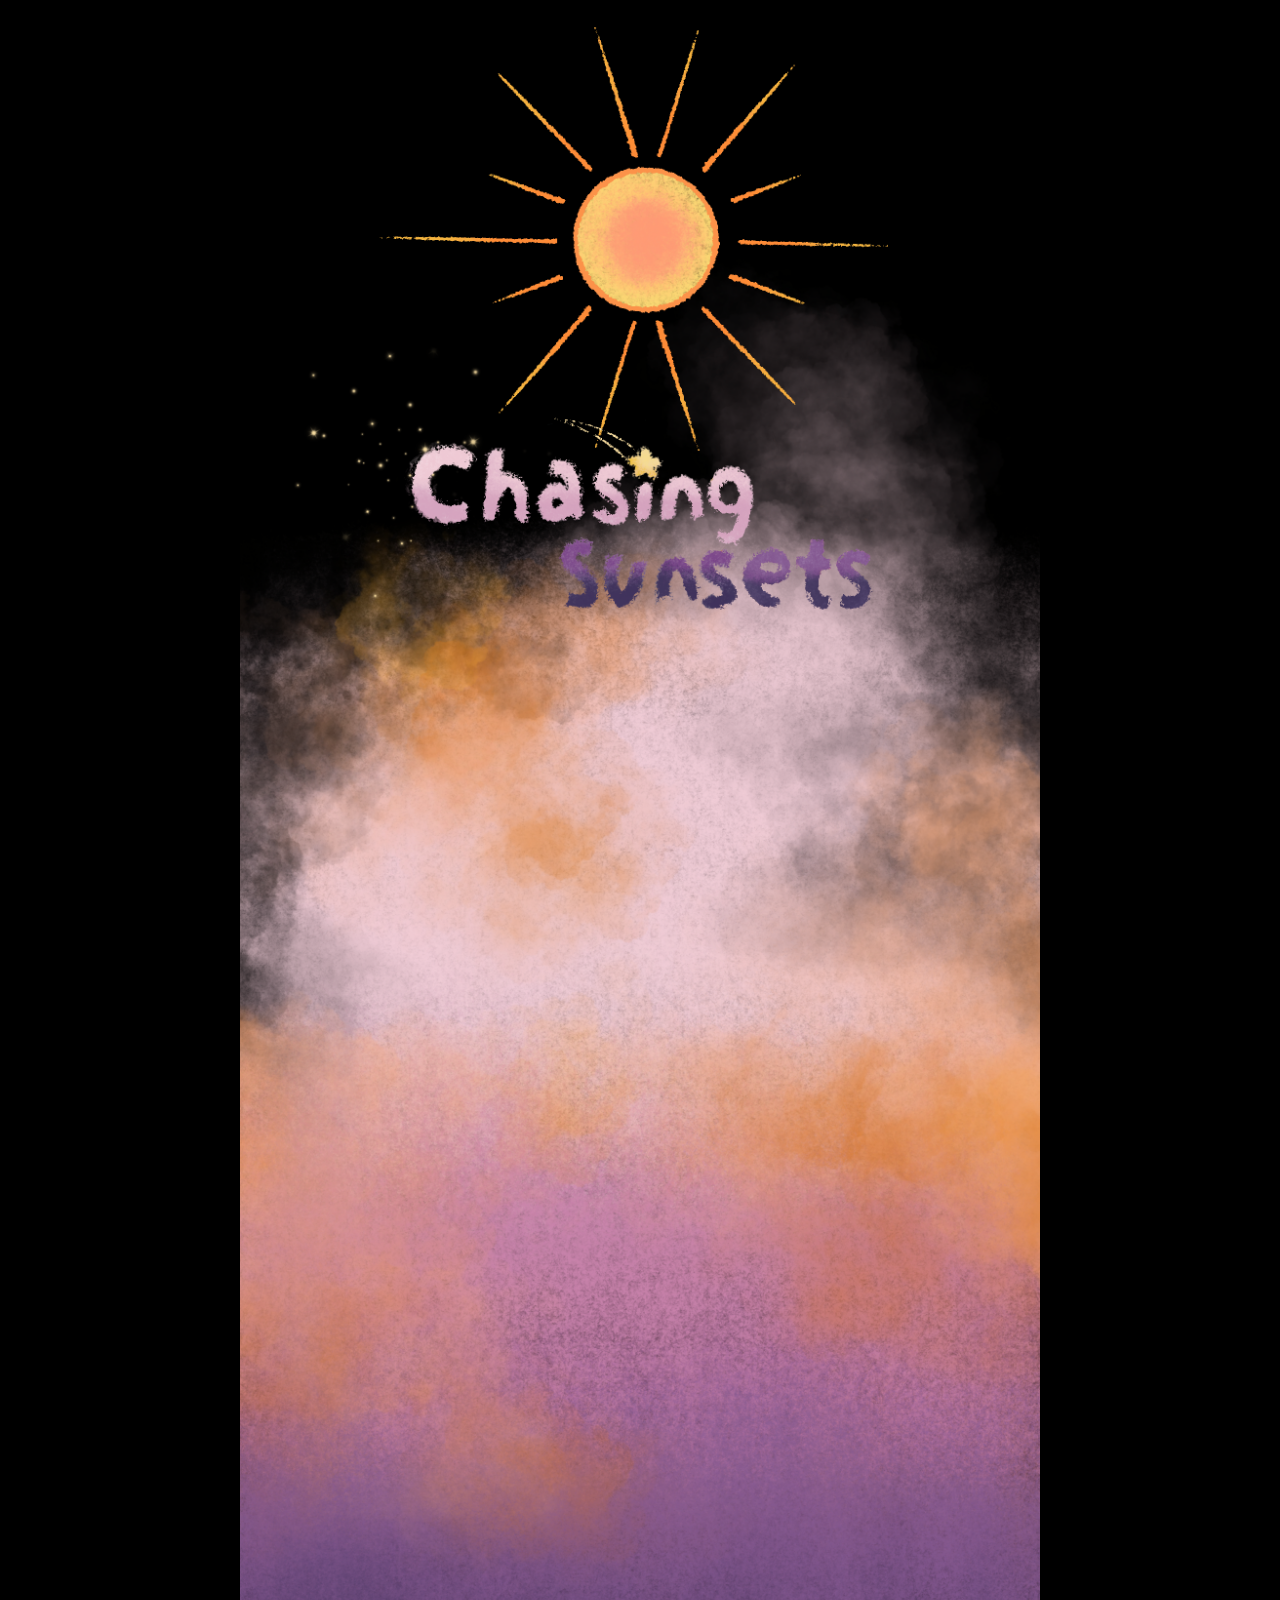
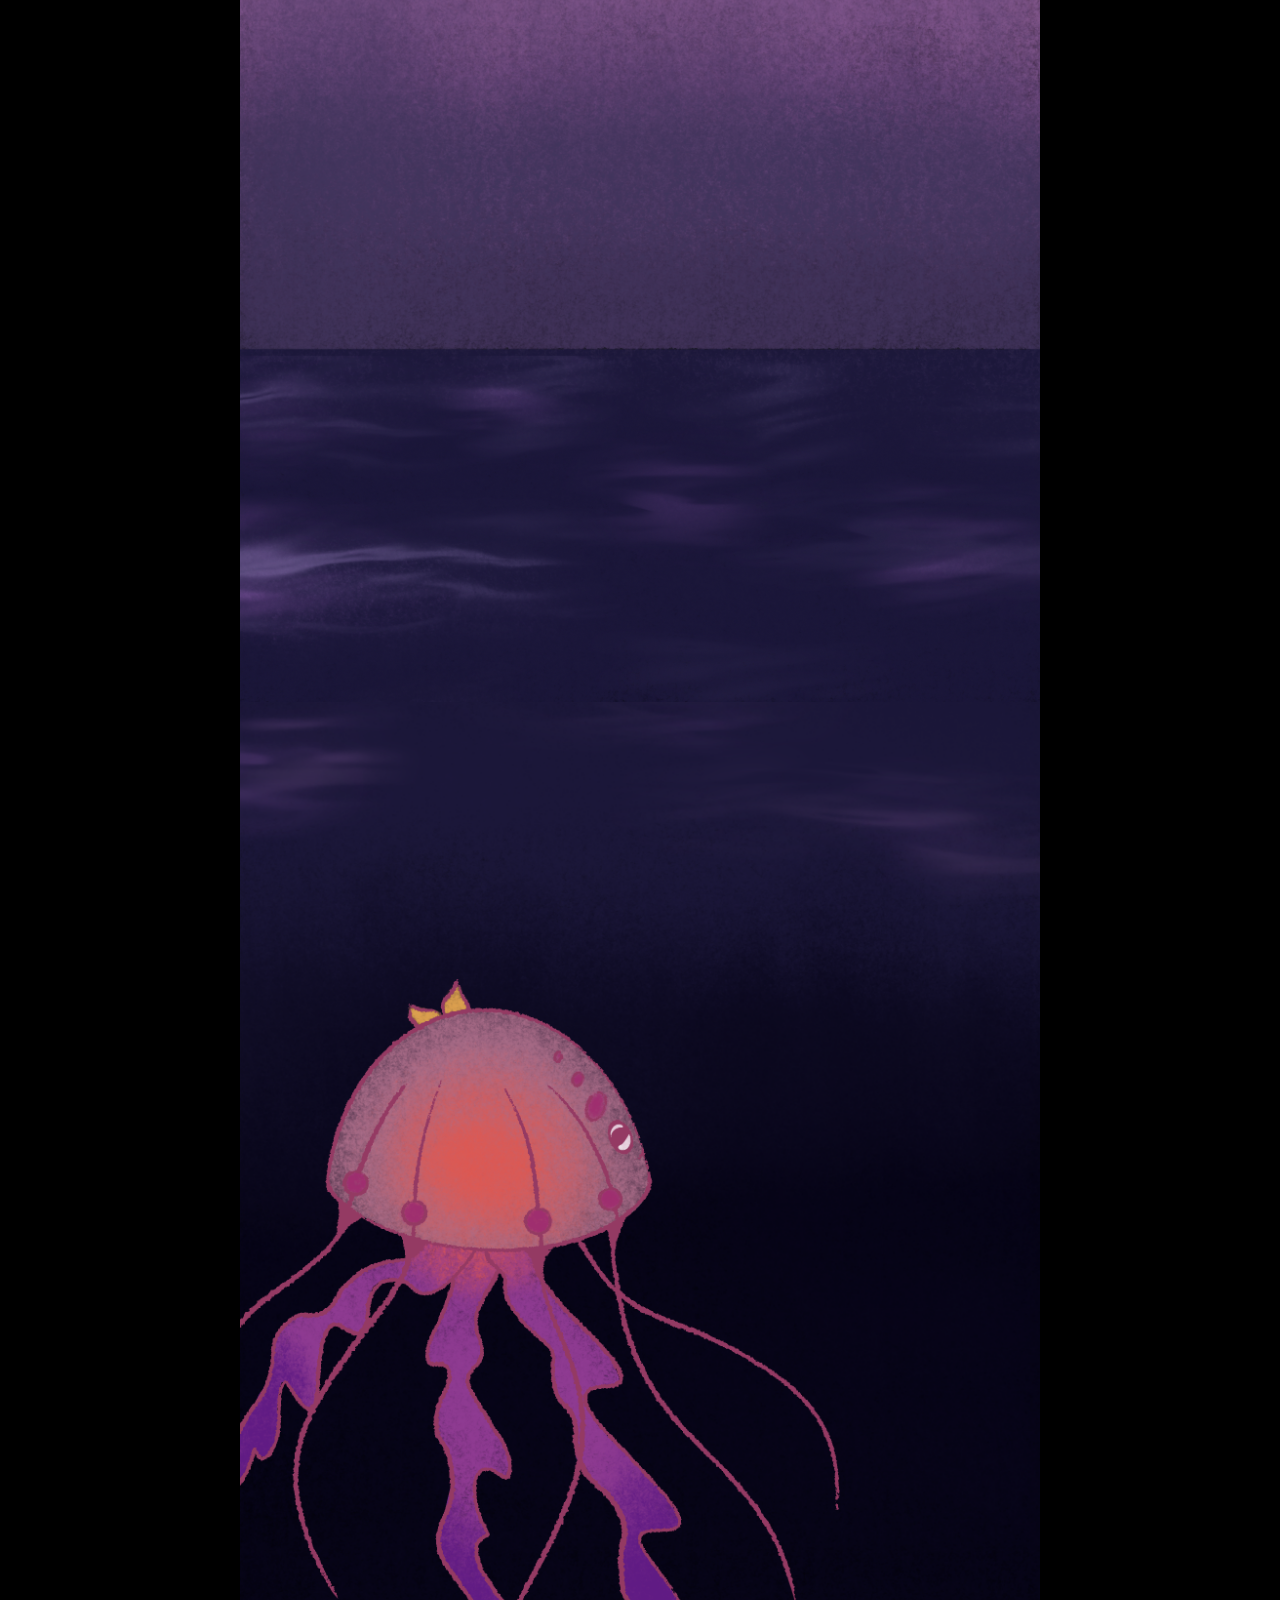
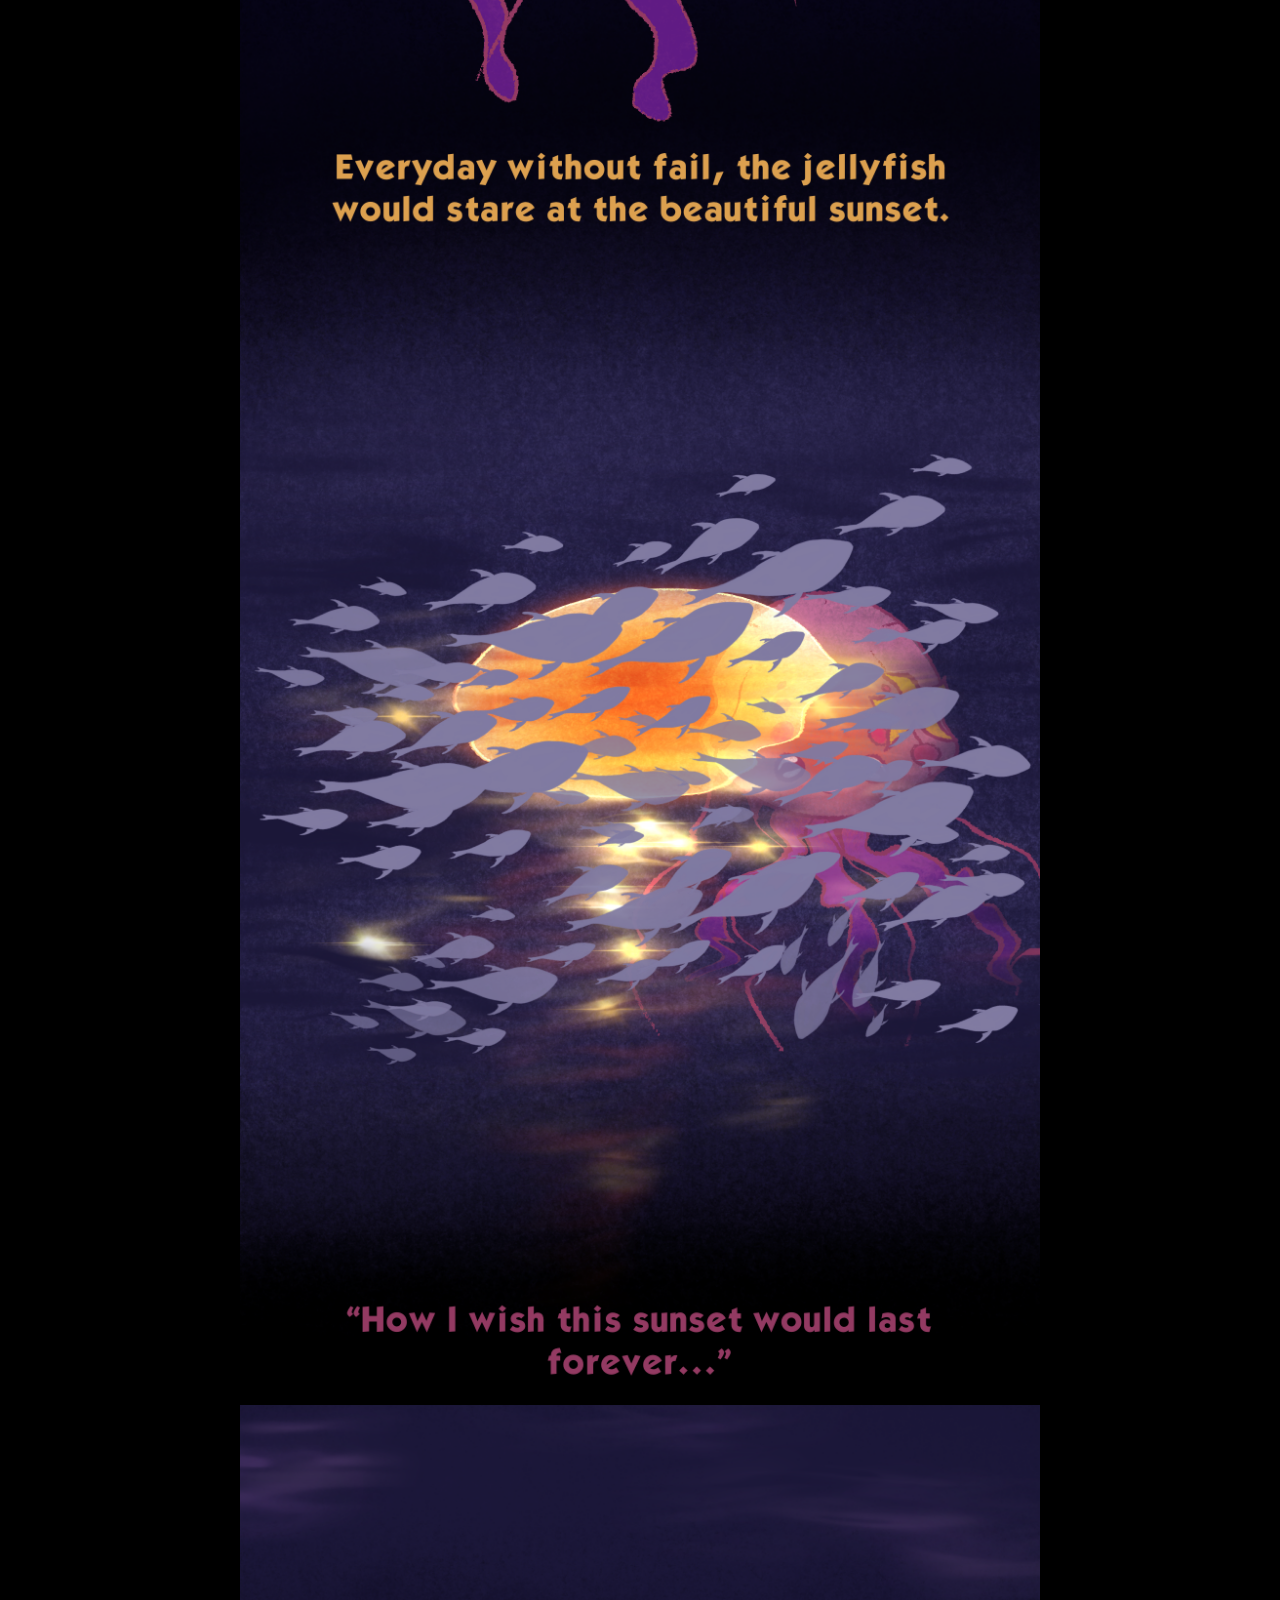
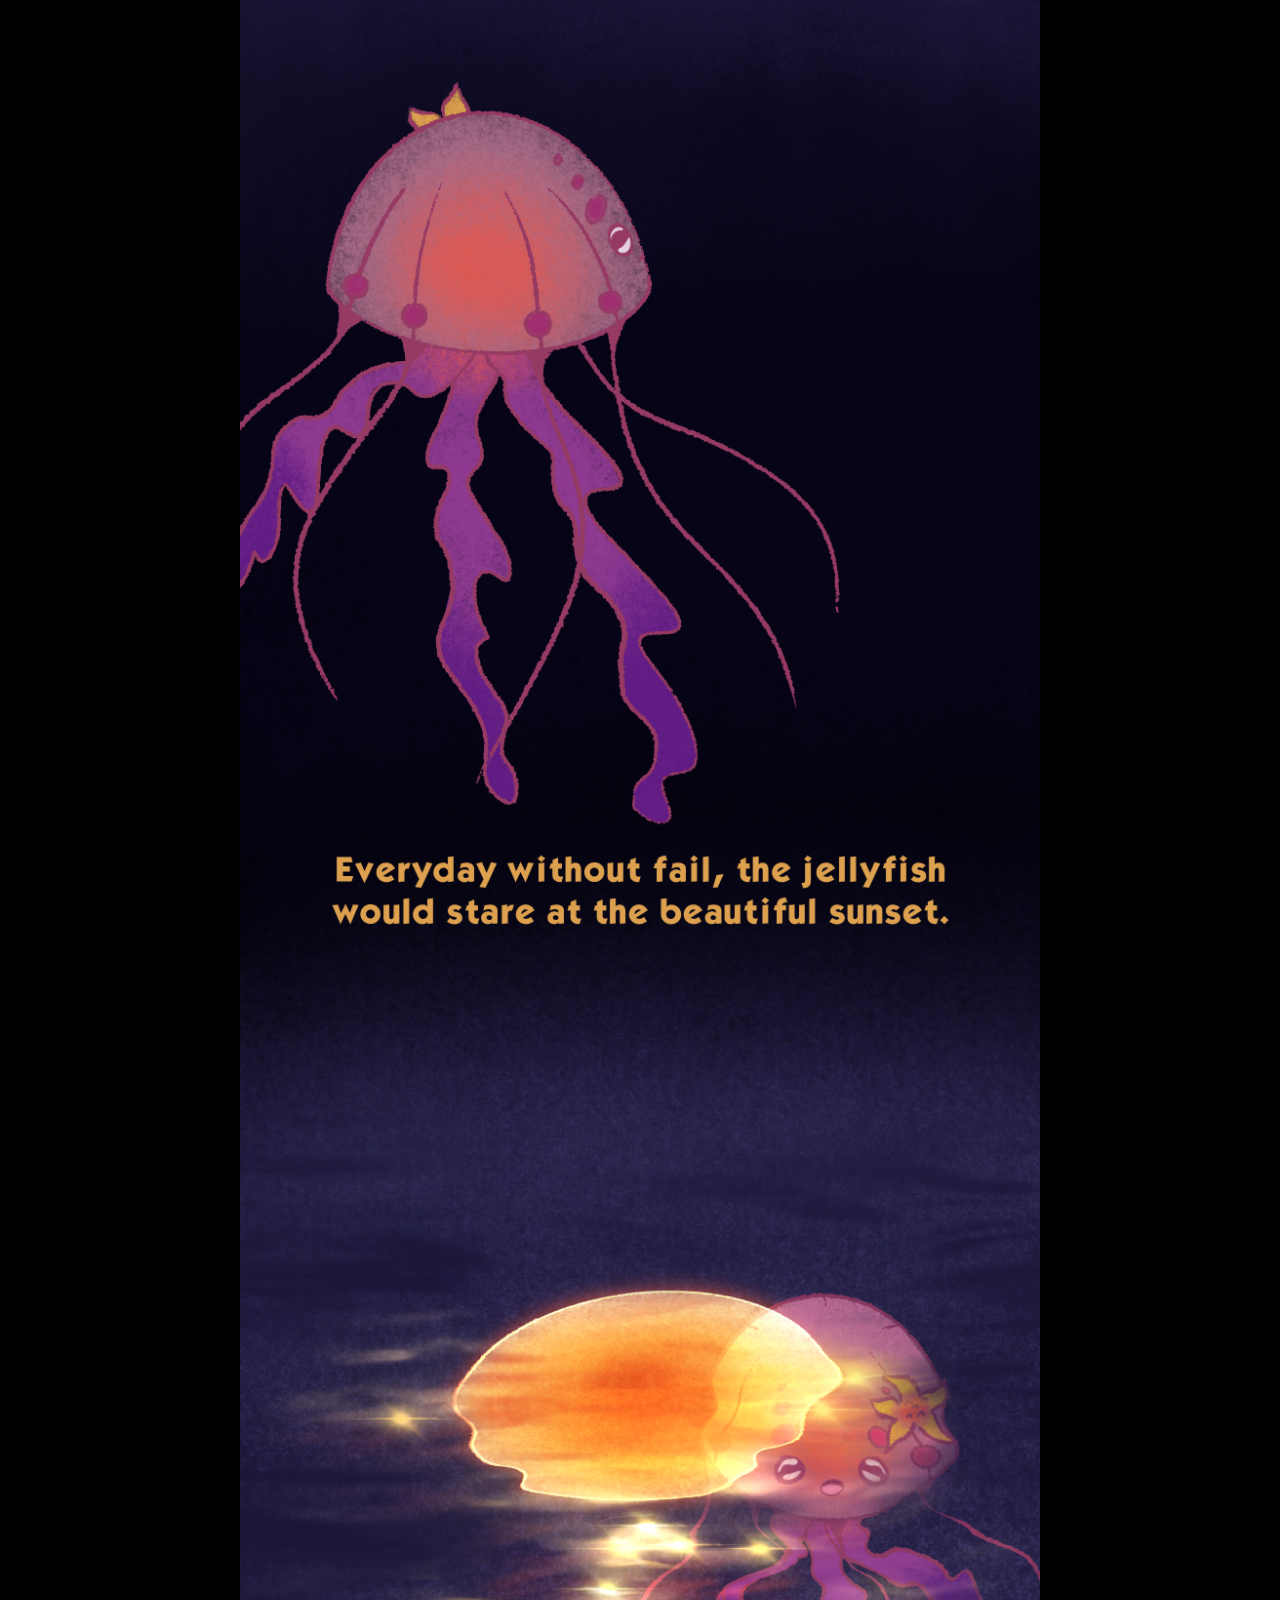
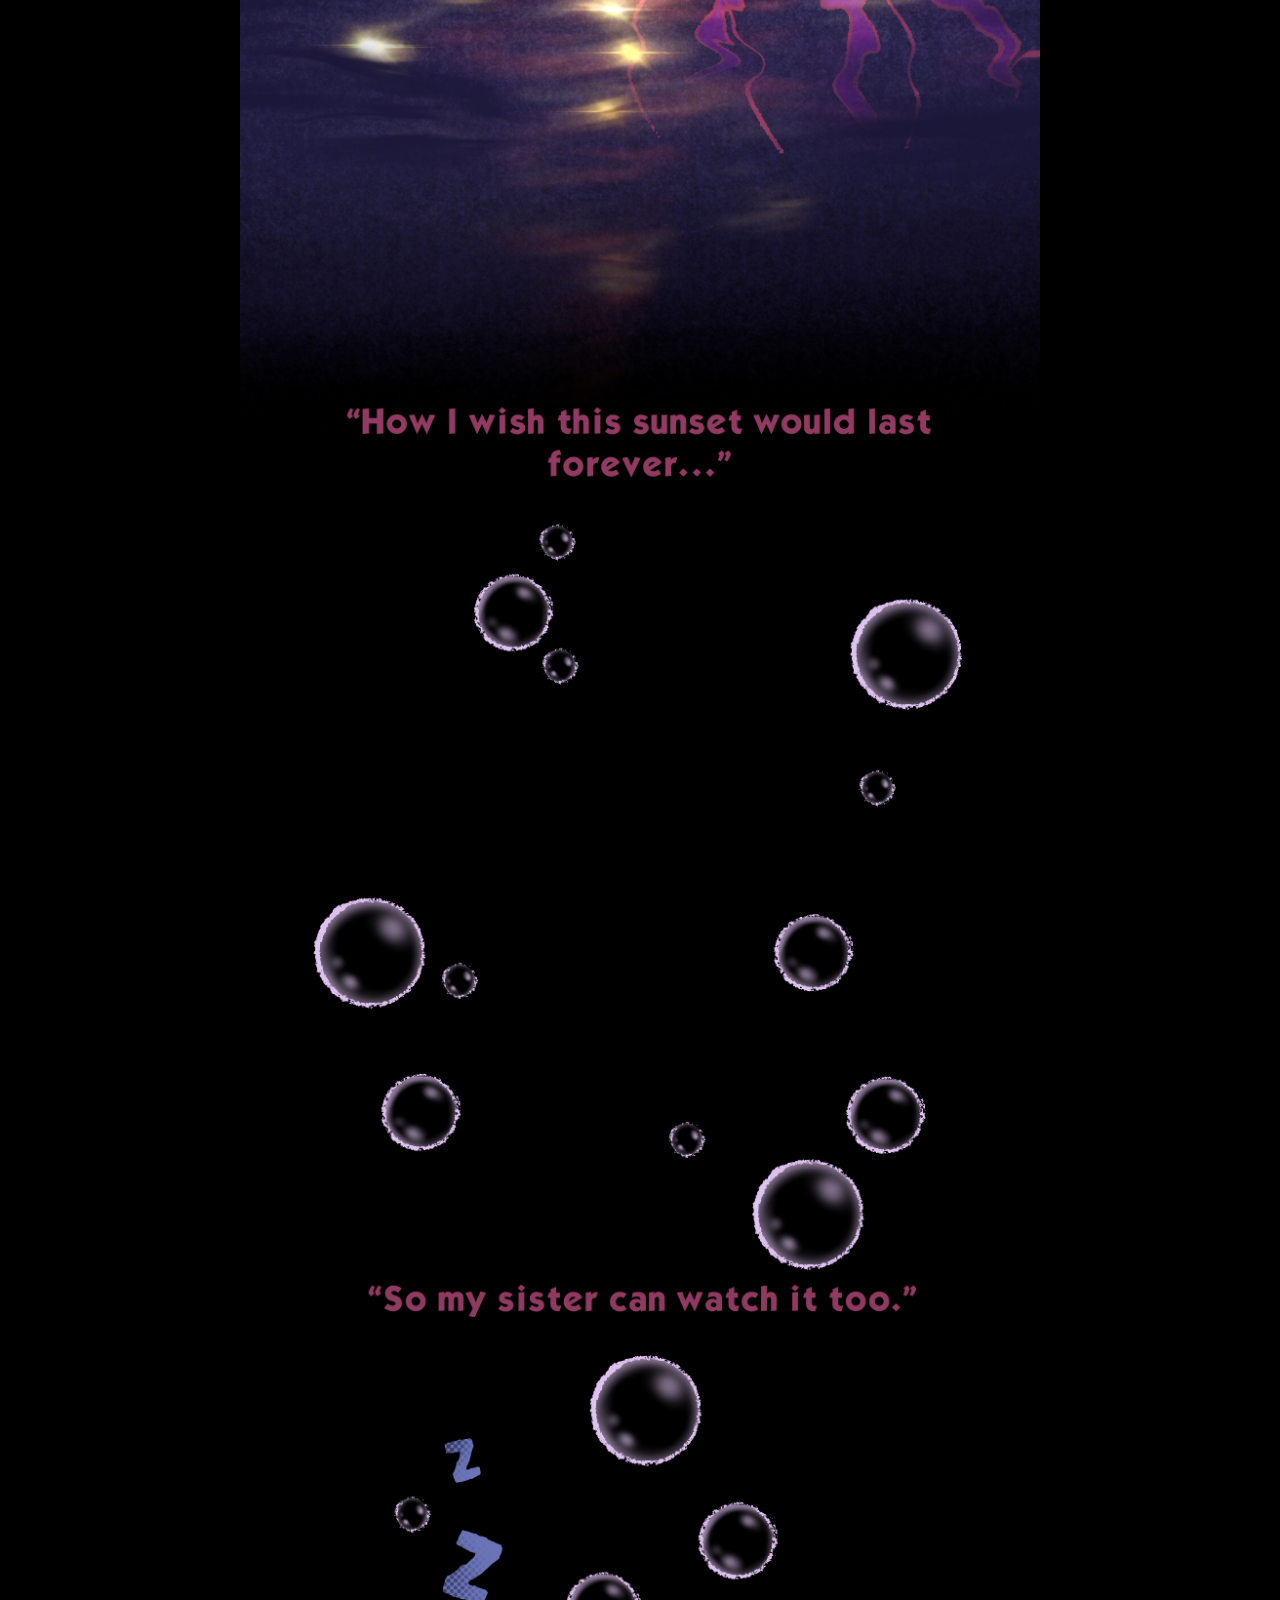
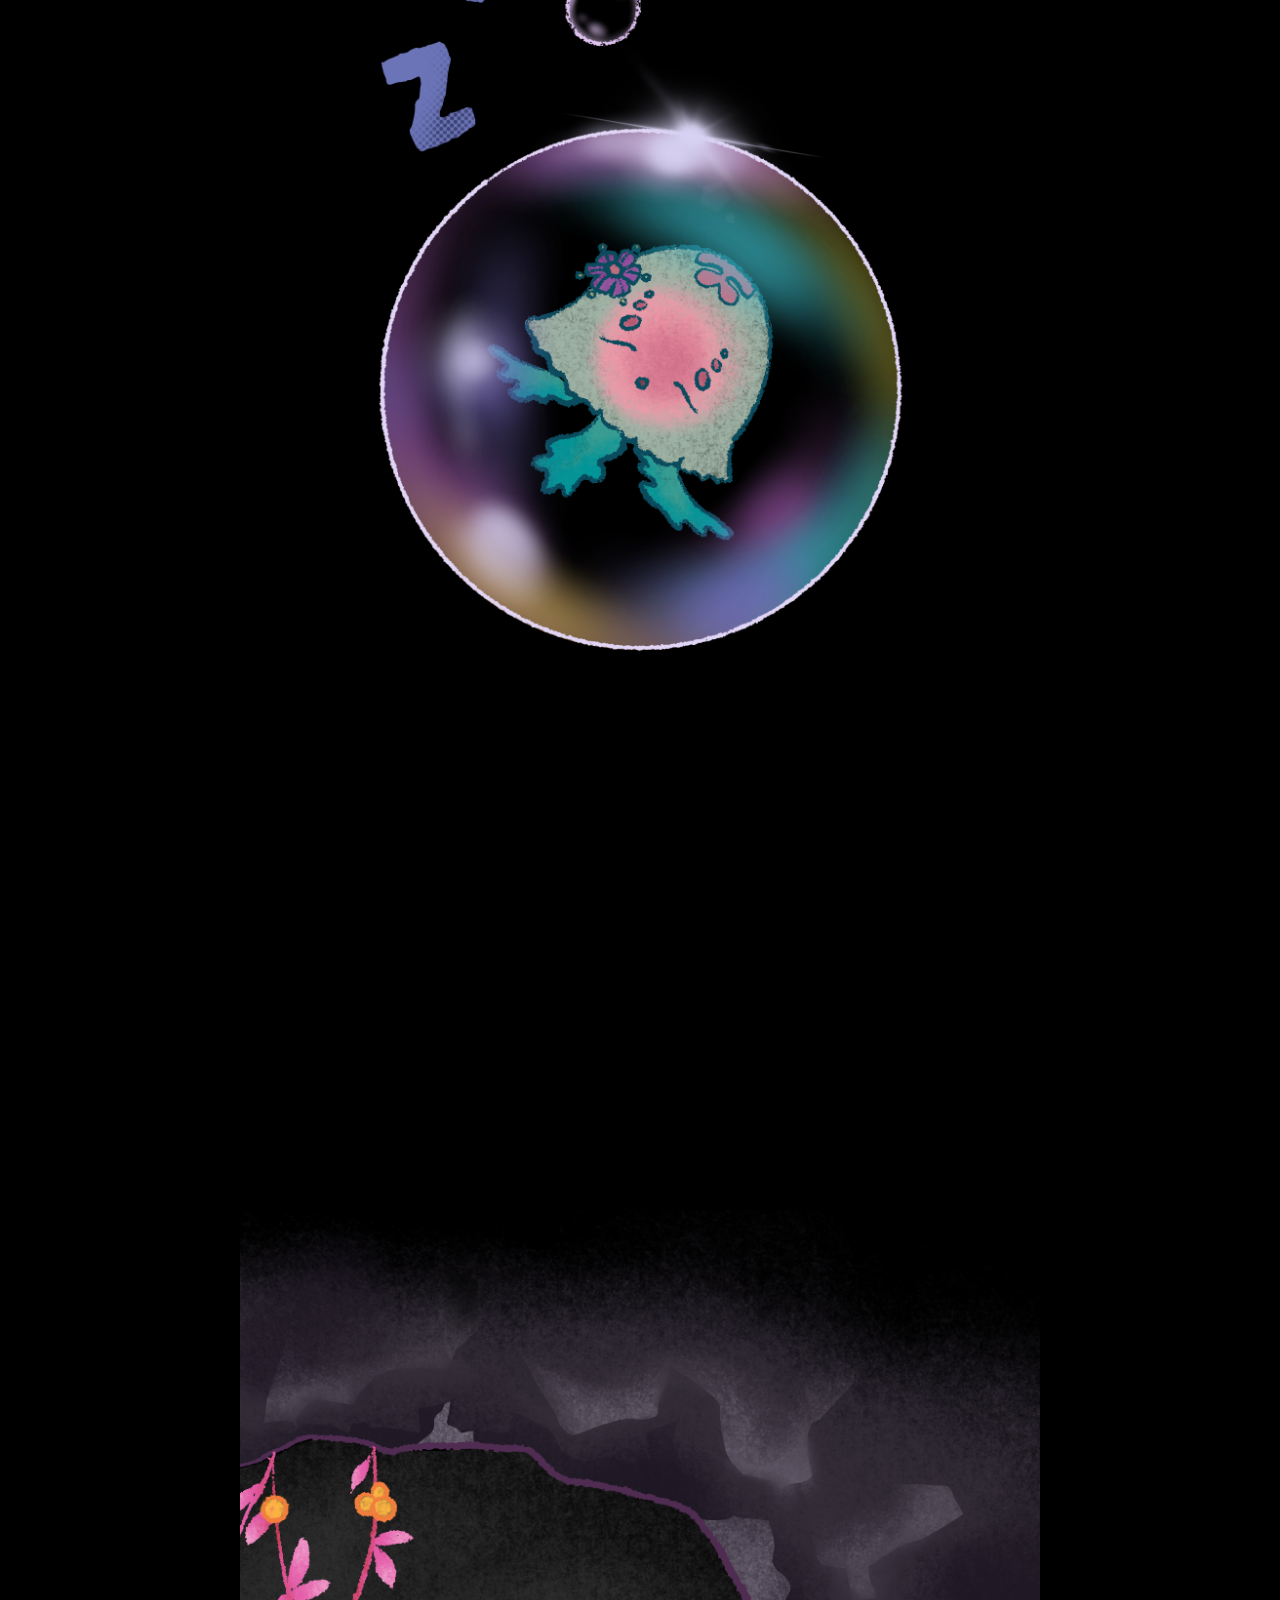
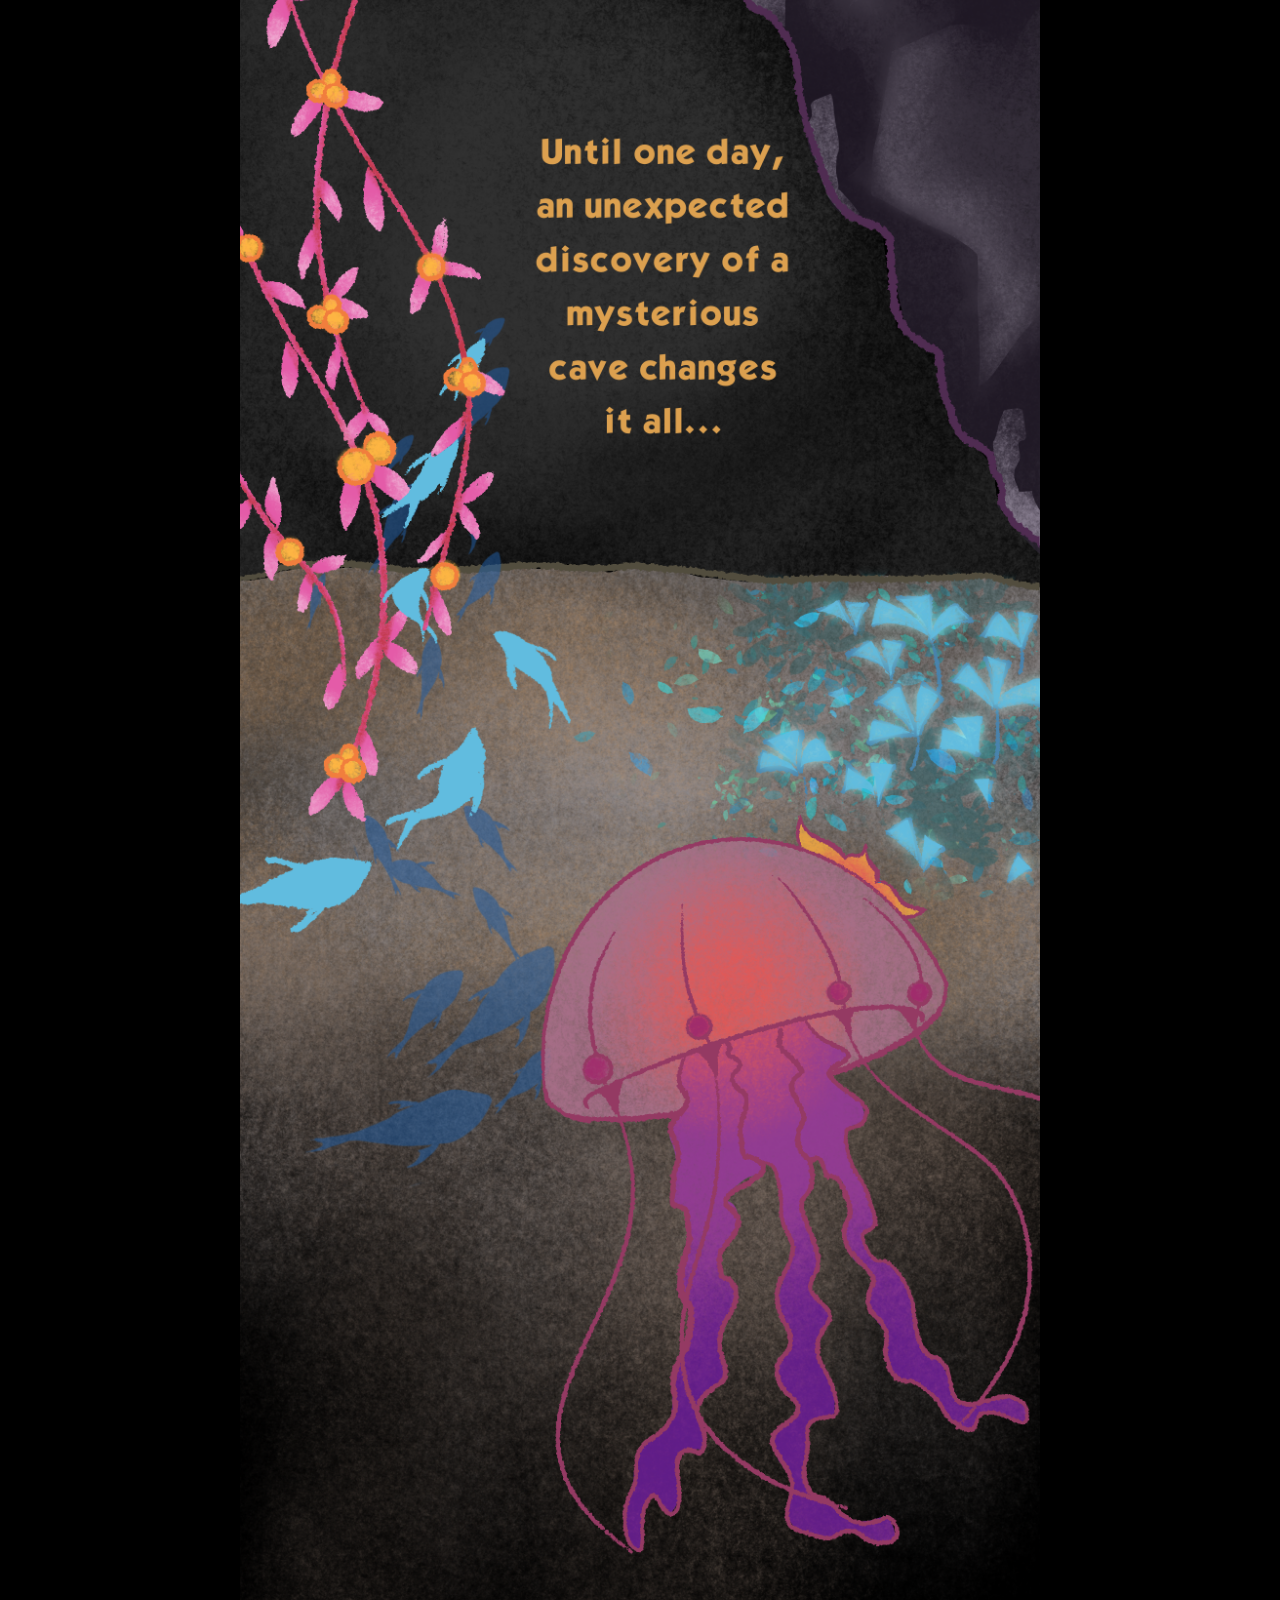
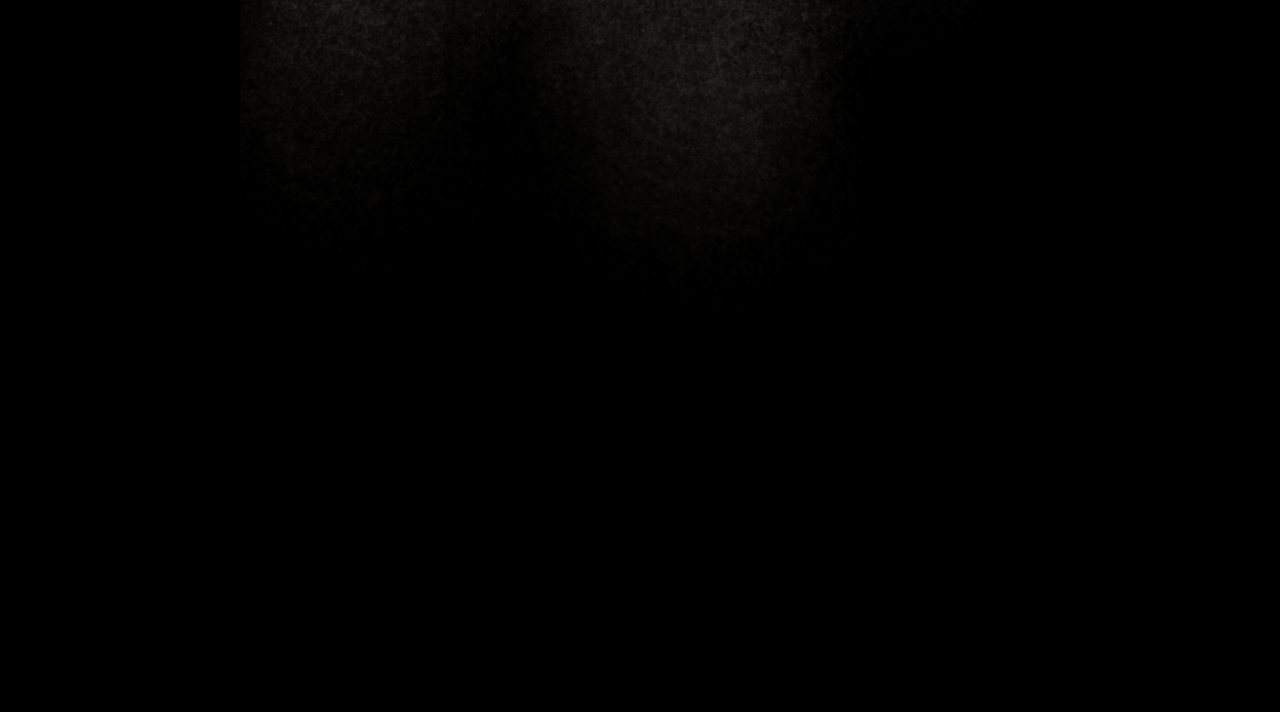
==== commit abbb69d5: "Add panel 2 fish overlay, update index.html and script.js" ====
--- a/index.html
+++ b/index.html
@@ -15,16 +15,18 @@
     <img class="layer titlecard" src="0TitleCard.PNG" alt="Title Card">
   </div>
 
-<main class="comic-strip">
-  <div class="panel-2-wrapper">
+  <main class="comic-strip">
+    <div class="panel-2-wrapper">
+      <img src="2.PNG" alt="Panel 2">
+      <img src="2Fish.PNG" alt="Fish overlay" class="fish-overlay">
+    </div>
     <img src="2.PNG" alt="Panel 2">
-    <img src="2Fish.PNG" alt="Fish overlay" class="fish-overlay">
-  </div>
-  <img src="3.PNG" alt="Panel 3">
-  <video autoplay loop muted playsinline>
-    <source src="4.MP4" type="video/mp4">
-  </video>
-</main>
+    <img src="3.PNG" alt="Panel 3">
+    <img src="4.PNG" alt="Panel 4">
+    <video autoplay loop muted playsinline>
+    <source src="5.MP4" type="video/mp4">
+    </video>
+  </main>
 
   <script src="script.js"></script>
 </body>
